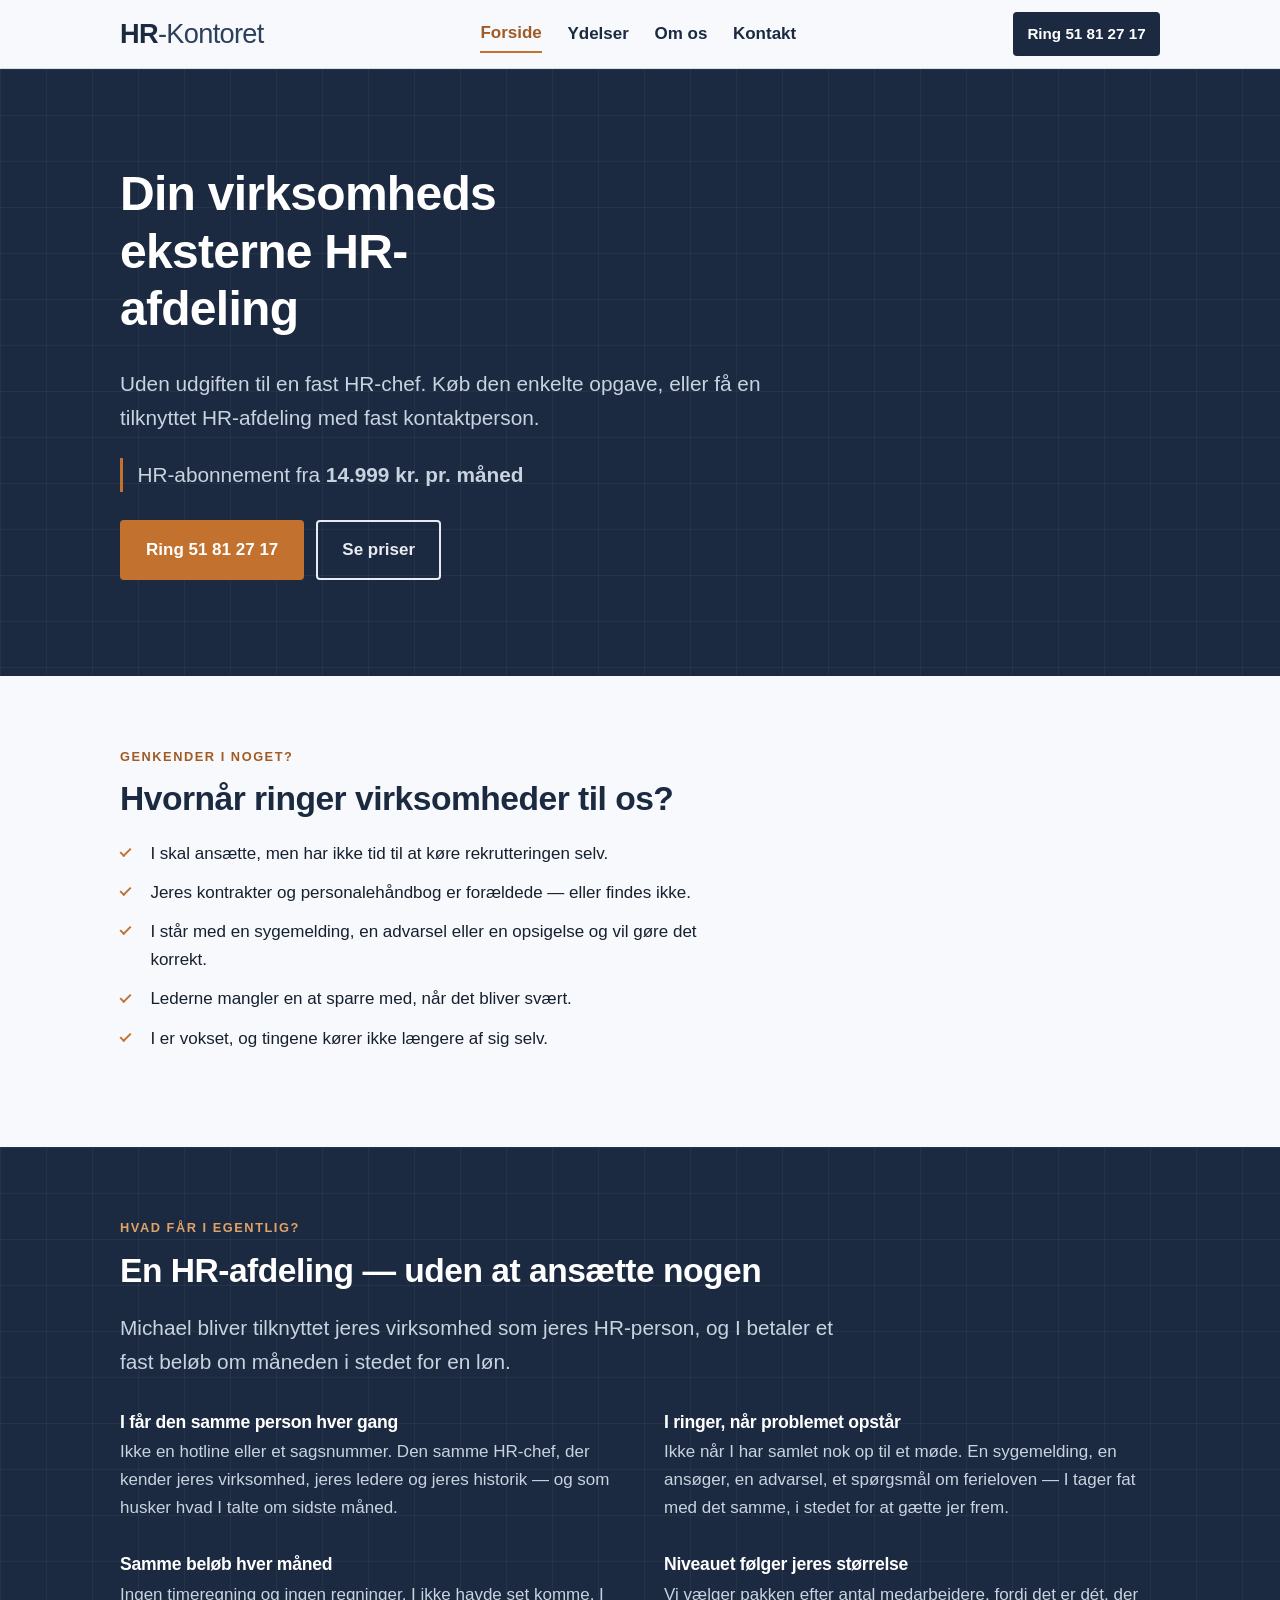
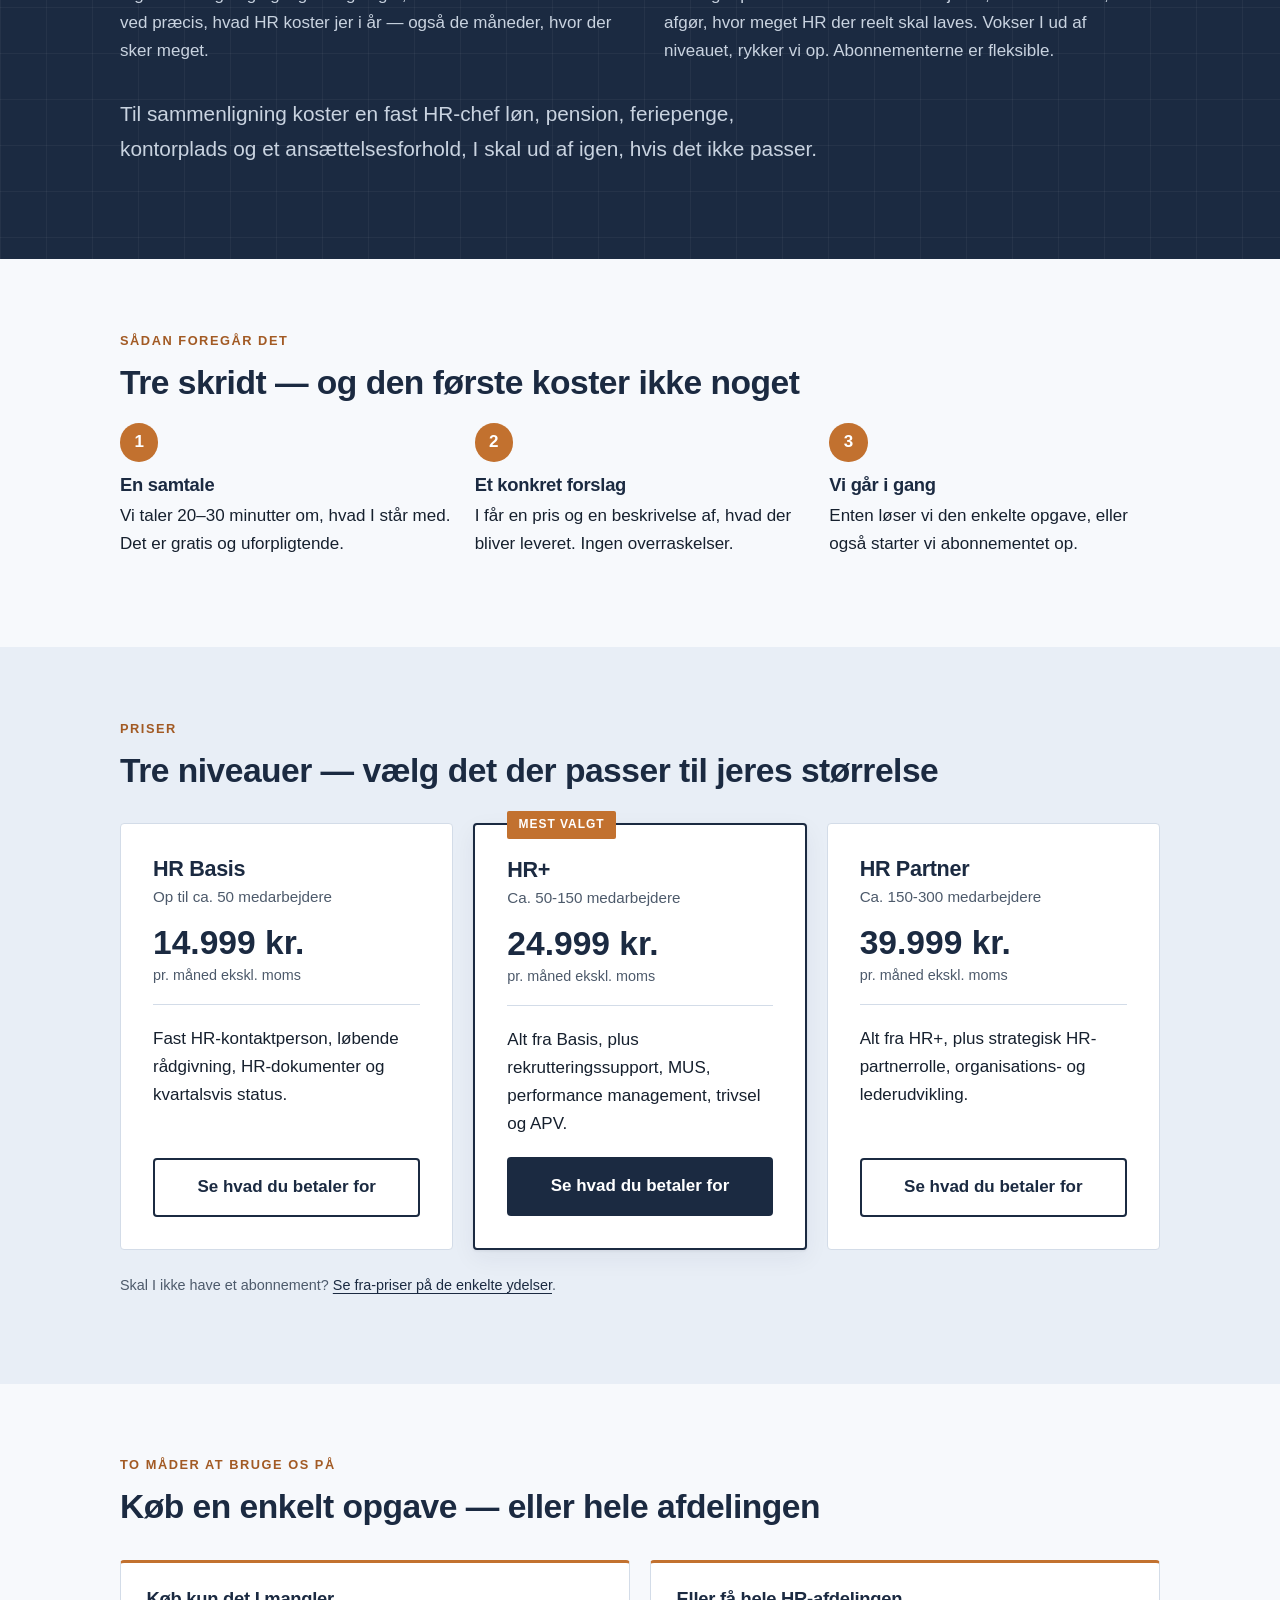
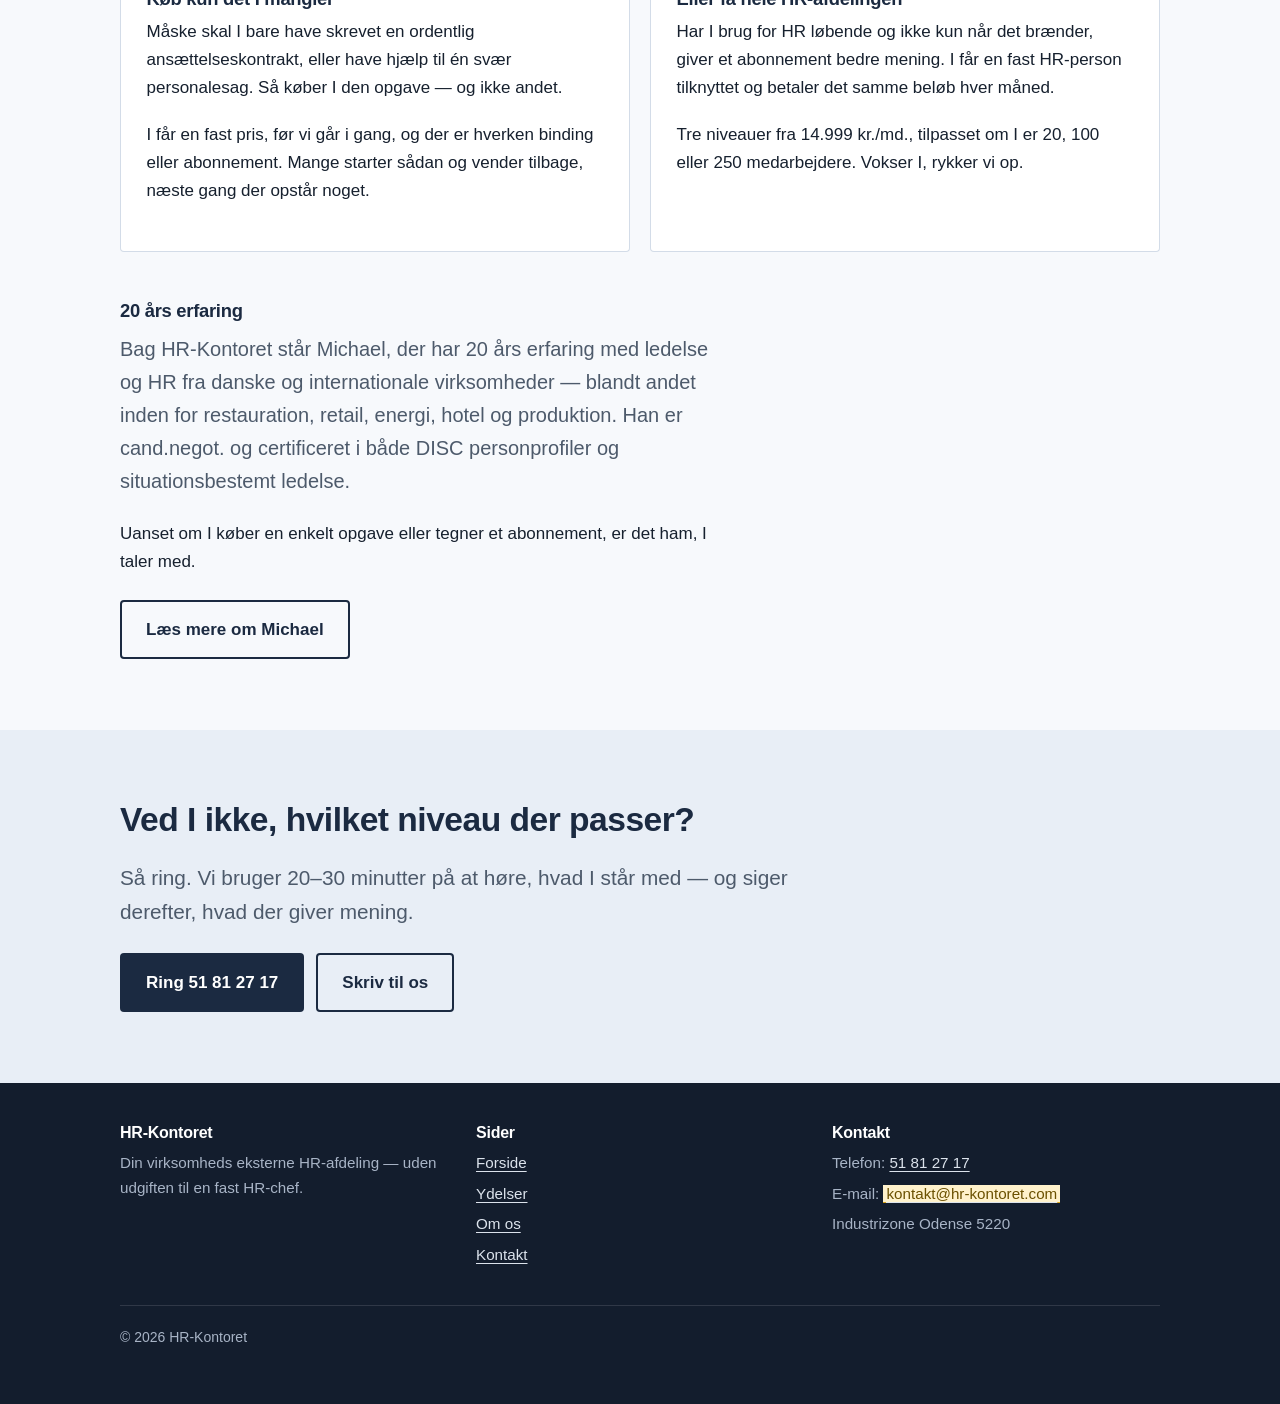
==== index.html @ 154acd5b "Done" ====
<!DOCTYPE html>
<html lang="da">
<head>
<meta charset="utf-8">
<meta name="viewport" content="width=device-width, initial-scale=1">
<title>HR-Kontoret — ekstern HR-afdeling til små og mellemstore virksomheder</title>
<meta name="description" content="Din virksomheds eksterne HR-afdeling — uden udgiften til en fast HR-chef. Køb enkelte HR-ydelser, eller vælg et abonnement fra 14.999 kr./md. Ring 51 81 27 17.">
<link rel="canonical" href="https://hr-kontoret.com/">
<meta name="robots" content="index, follow">
<meta name="theme-color" content="#1b2a41">
<meta name="color-scheme" content="light">

<meta property="og:type" content="website">
<meta property="og:locale" content="da_DK">
<meta property="og:site_name" content="HR-Kontoret">
<meta property="og:title" content="HR-Kontoret — ekstern HR-afdeling til små og mellemstore virksomheder">
<meta property="og:description" content="Din virksomheds eksterne HR-afdeling — uden udgiften til en fast HR-chef. Abonnement fra 14.999 kr./md.">
<meta property="og:url" content="https://hr-kontoret.com/">
<meta name="twitter:card" content="summary_large_image">
<meta property="og:image" content="https://hr-kontoret.com/assets/og-billede.png">
<meta property="og:image:width" content="1200">
<meta property="og:image:height" content="630">
<meta property="og:image:alt" content="HR-Kontoret — din virksomheds eksterne HR-afdeling. Abonnement fra 14.999 kr./md.">

<link rel="icon" href="assets/favicon.svg" type="image/svg+xml">
<link rel="stylesheet" href="assets/style.css">

<script type="application/ld+json">
{
  "@context": "https://schema.org",
  "@type": "ProfessionalService",
  "name": "HR-Kontoret",
  "description": "Ekstern HR-afdeling og HR-konsulentydelser til små og mellemstore virksomheder i Danmark.",
  "slogan": "Din virksomheds eksterne HR-afdeling — uden udgiften til en fast HR-chef.",
  "url": "https://hr-kontoret.com/",
  "telephone": "+4551812717",
  "address": {
    "@type": "PostalAddress",
    "streetAddress": "Industrizone",
    "postalCode": "5220",
    "addressLocality": "Odense",
    "addressCountry": "DK"
  },
  "areaServed": { "@type": "Country", "name": "Danmark" },
  "knowsLanguage": "da",
  "founder": { "@type": "Person", "name": "Michael", "jobTitle": "HR-chef" },
  "openingHoursSpecification": [
    { "@type": "OpeningHoursSpecification", "dayOfWeek": ["Monday","Tuesday","Wednesday","Thursday","Friday"], "opens": "09:00", "closes": "17:00" },
    { "@type": "OpeningHoursSpecification", "dayOfWeek": "Saturday", "opens": "09:00", "closes": "14:00" }
  ],
  "serviceType": [
    "Rekruttering",
    "Ansættelseskontrakter",
    "Personalehåndbog",
    "HR-rådgivning",
    "Leder- og medarbejdersparring",
    "Performance management",
    "Trivsel og APV",
    "HR-strategi og organisationsudvikling",
    "Personalesager og opsigelser"
  ],
  "offers": {
    "@type": "Offer",
    "name": "HR-abonnement",
    "description": "Fast tilknyttet HR-chef som ekstern HR-afdeling.",
    "priceCurrency": "DKK",
    "priceSpecification": {
      "@type": "UnitPriceSpecification",
      "price": "14999",
      "priceCurrency": "DKK",
      "unitCode": "MON",
      "valueAddedTaxIncluded": false
    }
  }
}
</script>
</head>
<body>

<a class="skip" href="#main">Spring til indhold</a>

<header class="site-header">
  <div class="wrap">
    <a class="logo" href="index.html"><strong>HR</strong><span>-Kontoret</span></a>
    <input type="checkbox" id="nav-toggle" class="nav-toggle">
    <label class="nav-btn" for="nav-toggle">Menu</label>
    <nav class="site-nav" aria-label="Hovedmenu">
      <ul>
        <li><a href="index.html" aria-current="page">Forside</a></li>
        <li><a href="ydelser.html">Ydelser</a></li>
        <li><a href="om.html">Om os</a></li>
        <li><a href="kontakt.html">Kontakt</a></li>
      </ul>
    </nav>
    <a class="header-cta" href="tel:+4551812717">Ring<span class="hide-sm">&nbsp;51 81 27 17</span></a>
  </div>
</header>

<main id="main">

  <section class="hero">
    <div class="wrap">
      <h1>Din virksomheds eksterne HR-afdeling</h1>
      <p>Uden udgiften til en fast HR-chef. Køb den enkelte opgave, eller få en tilknyttet HR-afdeling med fast kontaktperson.</p>
      <p class="hero-price">HR-abonnement fra <strong>14.999 kr. pr. måned</strong></p>
      <div class="btns">
        <a class="btn btn--primary" href="tel:+4551812717">Ring 51 81 27 17</a>
        <a class="btn btn--outline" href="ydelser.html">Se priser</a>
      </div>
    </div>
  </section>

  <section class="section">
    <div class="wrap">
      <span class="eyebrow">Genkender I noget?</span>
      <h2>Hvornår ringer virksomheder til os?</h2>
      <ul class="check">
        <li>I skal ansætte, men har ikke tid til at køre rekrutteringen selv.</li>
        <li>Jeres kontrakter og personalehåndbog er forældede — eller findes ikke.</li>
        <li>I står med en sygemelding, en advarsel eller en opsigelse og vil gøre det korrekt.</li>
        <li>Lederne mangler en at sparre med, når det bliver svært.</li>
        <li>I er vokset, og tingene kører ikke længere af sig selv.</li>
      </ul>
    </div>
  </section>

  <section class="section section--navy">
    <div class="wrap">
      <span class="eyebrow">Hvad får I egentlig?</span>
      <h2>En HR-afdeling — uden at ansætte nogen</h2>
      <p class="lead">Michael bliver tilknyttet jeres virksomhed som jeres HR-person, og I betaler et fast beløb om måneden i stedet for en løn.</p>

      <div class="how">
        <div>
          <h3>I får den samme person hver gang</h3>
          <p>Ikke en hotline eller et sagsnummer. Den samme HR-chef, der kender jeres virksomhed, jeres ledere og jeres historik — og som husker hvad I talte om sidste måned.</p>
        </div>
        <div>
          <h3>I ringer, når problemet opstår</h3>
          <p>Ikke når I har samlet nok op til et møde. En sygemelding, en ansøger, en advarsel, et spørgsmål om ferieloven — I tager fat med det samme, i stedet for at gætte jer frem.</p>
        </div>
        <div>
          <h3>Samme beløb hver måned</h3>
          <p>Ingen timeregning og ingen regninger, I ikke havde set komme. I ved præcis, hvad HR koster jer i år — også de måneder, hvor der sker meget.</p>
        </div>
        <div>
          <h3>Niveauet følger jeres størrelse</h3>
          <p>Vi vælger pakken efter antal medarbejdere, fordi det er dét, der afgør, hvor meget HR der reelt skal laves. Vokser I ud af niveauet, rykker vi op. Abonnementerne er fleksible.</p>
        </div>
      </div>

      <p class="lead" style="margin-top:2rem">Til sammenligning koster en fast HR-chef løn, pension, feriepenge, kontorplads og et ansættelsesforhold, I skal ud af igen, hvis det ikke passer.</p>
    </div>
  </section>

  <section class="section">
    <div class="wrap">
      <span class="eyebrow">Sådan foregår det</span>
      <h2>Tre skridt — og den første koster ikke noget</h2>
      <ol class="steps">
        <li>
          <h3>En samtale</h3>
          <p>Vi taler 20–30 minutter om, hvad I står med. Det er gratis og uforpligtende.</p>
        </li>
        <li>
          <h3>Et konkret forslag</h3>
          <p>I får en pris og en beskrivelse af, hvad der bliver leveret. Ingen overraskelser.</p>
        </li>
        <li>
          <h3>Vi går i gang</h3>
          <p>Enten løser vi den enkelte opgave, eller også starter vi abonnementet op.</p>
        </li>
      </ol>
    </div>
  </section>

  <section class="section section--alt">
    <div class="wrap">
      <span class="eyebrow">Priser</span>
      <h2>Tre niveauer — vælg det der passer til jeres størrelse</h2>

      <div class="plans" style="margin-top:2rem">
        <article class="plan">
          <h3>HR Basis</h3>
          <p class="plan-for">Op til ca. 50 medarbejdere</p>
          <p class="price">14.999 kr.<small>pr. måned ekskl. moms</small></p>
          <p>Fast HR-kontaktperson, løbende rådgivning, HR-dokumenter og kvartalsvis status.</p>
          <a class="btn btn--outline-dark" href="ydelser.html#abonnement">Se hvad du betaler for</a>
        </article>

        <article class="plan plan--featured">
          <h3>HR+</h3>
          <p class="plan-for">Ca. 50-150 medarbejdere</p>
          <p class="price">24.999 kr.<small>pr. måned ekskl. moms</small></p>
          <p>Alt fra Basis, plus rekrutteringssupport, MUS, performance management, trivsel og APV.</p>
          <a class="btn btn--dark" href="ydelser.html#abonnement">Se hvad du betaler for</a>
        </article>

        <article class="plan">
          <h3>HR Partner</h3>
          <p class="plan-for">Ca. 150-300 medarbejdere</p>
          <p class="price">39.999 kr.<small>pr. måned ekskl. moms</small></p>
          <p>Alt fra HR+, plus strategisk HR-partnerrolle, organisations- og lederudvikling.</p>
          <a class="btn btn--outline-dark" href="ydelser.html#abonnement">Se hvad du betaler for</a>
        </article>
      </div>

      <p class="moms" style="margin-top:1.5rem">Skal I ikke have et abonnement? <a href="ydelser.html#enkeltydelser">Se fra-priser på de enkelte ydelser</a>.</p>
    </div>
  </section>

  <section class="section">
    <div class="wrap">
      <span class="eyebrow">To måder at bruge os på</span>
      <h2>Køb en enkelt opgave — eller hele afdelingen</h2>

      <div class="grid grid--2" style="margin-top:2rem">
        <article class="card card--service">
          <h3>Køb kun det I mangler</h3>
          <p>Måske skal I bare have skrevet en ordentlig ansættelseskontrakt, eller have hjælp til én svær personalesag. Så køber I den opgave — og ikke andet.</p>
          <p>I får en fast pris, før vi går i gang, og der er hverken binding eller abonnement. Mange starter sådan og vender tilbage, næste gang der opstår noget.</p>
        </article>
        <article class="card card--service">
          <h3>Eller få hele HR-afdelingen</h3>
          <p>Har I brug for HR løbende og ikke kun når det brænder, giver et abonnement bedre mening. I får en fast HR-person tilknyttet og betaler det samme beløb hver måned.</p>
          <p>Tre niveauer fra 14.999 kr./md., tilpasset om I er 20, 100 eller 250 medarbejdere. Vokser I, rykker vi op.</p>
        </article>
      </div>

      <div class="prose" style="margin-top:3rem">
        <h3>20 års erfaring</h3>
        <p>Bag HR-Kontoret står Michael, der har 20 års erfaring med ledelse og HR fra danske og internationale virksomheder — blandt andet inden for restauration, retail, energi, hotel og produktion. Han er cand.negot. og certificeret i både DISC personprofiler og situationsbestemt ledelse.</p>
        <p>Uanset om I køber en enkelt opgave eller tegner et abonnement, er det ham, I taler med.</p>
        <div class="btns" style="margin-top:1.5rem">
          <a class="btn btn--outline-dark" href="om.html">Læs mere om Michael</a>
        </div>
      </div>
    </div>
  </section>

  <section class="section section--alt">
    <div class="wrap">
      <h2>Ved I ikke, hvilket niveau der passer?</h2>
      <p class="lead">Så ring. Vi bruger 20–30 minutter på at høre, hvad I står med — og siger derefter, hvad der giver mening.</p>
      <div class="btns" style="margin-top:1.5rem">
        <a class="btn btn--dark" href="tel:+4551812717">Ring 51 81 27 17</a>
        <a class="btn btn--outline-dark" href="kontakt.html">Skriv til os</a>
      </div>
    </div>
  </section>

</main>

<footer class="site-footer">
  <div class="wrap">
    <div class="grid grid--3">
      <div>
        <h3>HR-Kontoret</h3>
        <p>Din virksomheds eksterne HR-afdeling — uden udgiften til en fast HR-chef.</p>
      </div>
      <div>
        <h3>Sider</h3>
        <ul>
          <li><a href="index.html">Forside</a></li>
          <li><a href="ydelser.html">Ydelser</a></li>
          <li><a href="om.html">Om os</a></li>
          <li><a href="kontakt.html">Kontakt</a></li>
        </ul>
      </div>
      <div>
        <h3>Kontakt</h3>
        <ul>
          <li>Telefon: <a href="tel:+4551812717">51 81 27 17</a></li>
          <li>E-mail: <a href="mailto:kontakt@hr-kontoret.com"><span class="ph">kontakt@hr-kontoret.com</span></a></li>
          <li>Industrizone Odense 5220</li>
        </ul>
      </div>
    </div>
    <p class="footer-bottom">© 2026 HR-Kontoret</p>
  </div>
</footer>

</body>
</html>
---- assets/style.css ----
/* HR-Kontoret — stylesheet
   Mobile-first. Ingen webfonts, ingen frameworks, ingen JavaScript.
   Ét stylesheet, nul eksterne requests. */

/* Kølige neutrale flader + marineblå + varm okker.
   Beige og okker lå for tæt på hinanden og gjorde siden mudret —
   mod køligt grå-blåt springer okkeren frem i stedet. */
:root {
  --navy: #1b2a41;
  --navy-dark: #131d2d;
  --navy-soft: #2c3f5c;
  --ochre: #c2712f;
  --ochre-dark: #a25a24;
  --bg: #f7f9fc;
  --bg-alt: #e8eef6;
  --ink: #16202e;
  --ink-soft: #4d5a6b;
  --line: #d3dce8;
  --white: #fff;

  --wrap: 1080px;
  --radius: 4px;
  --shadow: 0 1px 3px rgba(27, 42, 65, .08), 0 8px 24px rgba(27, 42, 65, .06);

  --font: -apple-system, BlinkMacSystemFont, "Segoe UI", Roboto, "Helvetica Neue", Arial, sans-serif;
}

*, *::before, *::after { box-sizing: border-box; }

html { scroll-behavior: smooth; -webkit-text-size-adjust: 100%; }

/* ---------- Overgange ----------
   Bløde skift mellem sider og sektioner. Alt er ren CSS og degraderer
   pænt i browsere der ikke understøtter det. */

/* Sideskift: krydstoning i stedet for et hårdt hop */
@view-transition { navigation: auto; }

::view-transition-old(root) { animation: fade-out .18s ease both; }
::view-transition-new(root) { animation: fade-in .28s ease both; }

@keyframes fade-out { to { opacity: 0; } }
@keyframes fade-in { from { opacity: 0; } }

/* Sektioner glider blidt på plads, når de ruller i syne.
   Bevidst KUN transform — aldrig opacity. Så kan indhold aldrig
   ende usynligt i print, i browsere uden understøttelse eller
   hvis animationen af en eller anden grund ikke kører. */
@keyframes rise-in {
  from { transform: translateY(26px); }
  to   { transform: none; }
}

@supports (animation-timeline: view()) {
  @media (prefers-reduced-motion: no-preference) {
    .section > .wrap {
      animation: rise-in linear both;
      animation-timeline: view();
      animation-range: entry 10% cover 25%;
    }
  }
}

@media (prefers-reduced-motion: reduce) {
  html { scroll-behavior: auto; }
  *, ::view-transition-old(root), ::view-transition-new(root) {
    animation: none !important;
    transition: none !important;
  }
}

body {
  margin: 0;
  font-family: var(--font);
  font-size: 1.0625rem;
  line-height: 1.65;
  color: var(--ink);
  background: var(--bg);
  -webkit-font-smoothing: antialiased;
}

img { max-width: 100%; height: auto; display: block; }

a { color: var(--navy); text-underline-offset: 3px; transition: color .15s ease; }
a:hover { color: var(--ochre-dark); }

:focus-visible {
  outline: 3px solid var(--ochre);
  outline-offset: 2px;
}

h1, h2, h3 {
  line-height: 1.2;
  color: var(--navy);
  margin: 0 0 .6em;
  letter-spacing: -.015em;
}

h1 { font-size: clamp(1.9rem, 5.2vw, 3rem); }
h2 { font-size: clamp(1.45rem, 3.4vw, 2.1rem); }
h3 { font-size: 1.15rem; }

p { margin: 0 0 1.1em; }

.wrap {
  width: 100%;
  max-width: var(--wrap);
  margin-inline: auto;
  padding-inline: 1.25rem;
}

.section { padding-block: clamp(2.75rem, 5.5vw, 4.5rem); }
.section--alt { background: var(--bg-alt); }

/* Mørkeblå sektioner bærer samme rudenet som hero — struktur og orden,
   hvilket er præcis det HR-Kontoret sælger. Ren CSS, ingen billedfil. */
.section--navy {
  background: var(--navy);
  color: #e8ecf2;
  position: relative;
  overflow: hidden;
}
.section--navy::before {
  content: "";
  position: absolute;
  inset: 0;
  background-image:
    linear-gradient(rgba(255,255,255,.045) 1px, transparent 1px),
    linear-gradient(90deg, rgba(255,255,255,.045) 1px, transparent 1px);
  background-size: 46px 46px;
  pointer-events: none;
}
.section--navy > .wrap { position: relative; }
.section--navy h2, .section--navy h3 { color: var(--white); }
.section--navy a { color: #fff; }

.lead {
  font-size: clamp(1.1rem, 2.2vw, 1.3rem);
  color: var(--ink-soft);
  max-width: 62ch;
}
.section--navy .lead { color: #c9d3e0; }

.eyebrow {
  display: block;
  font-size: .8rem;
  font-weight: 700;
  letter-spacing: .12em;
  text-transform: uppercase;
  color: var(--ochre-dark);
  margin-bottom: .75rem;
}
.section--navy .eyebrow { color: #e0a367; }

/* ---------- Skip link ---------- */

.skip {
  position: absolute;
  left: -9999px;
  top: 0;
  background: var(--navy);
  color: #fff;
  padding: .75rem 1rem;
  z-index: 100;
}
.skip:focus { left: 0; }

/* ---------- Header ---------- */

.site-header {
  background: var(--bg);
  border-bottom: 1px solid var(--line);
  position: sticky;
  top: 0;
  z-index: 50;
}

.site-header .wrap {
  display: flex;
  align-items: center;
  justify-content: space-between;
  flex-wrap: wrap;
  gap: .5rem;
  min-height: 68px;
}

.logo {
  font-size: clamp(1.2rem, 4.4vw, 1.7rem);
  font-weight: 800;
  letter-spacing: -.025em;
  color: var(--navy);
  text-decoration: none;
  white-space: nowrap;
  /* Mindst 44 px klikflade, også på telefon */
  display: inline-flex;
  align-items: center;
  min-height: 44px;
}
.logo span { font-weight: 400; color: var(--navy-soft); }

.nav-toggle { position: absolute; width: 1px; height: 1px; opacity: 0; pointer-events: none; }

.nav-btn {
  display: flex;
  align-items: center;
  gap: .5rem;
  font-size: .95rem;
  font-weight: 600;
  color: var(--navy);
  border: 1px solid var(--line);
  border-radius: var(--radius);
  padding: .5rem .8rem;
  cursor: pointer;
  background: var(--white);
}

.nav-btn::before {
  content: "";
  flex: none;
  width: 18px; height: 2px;
  background: currentColor;
  box-shadow: 0 5px 0 currentColor, 0 -5px 0 currentColor;
}

/* På de smalleste telefoner viger ordet "Menu" for ikonet,
   så logoet har plads. Skærmlæsere læser stadig teksten. */
@media (max-width: 419px) {
  .nav-btn { font-size: 0; gap: 0; padding: .6rem .7rem; }
}

.site-nav {
  display: none;
  width: 100%;
  padding-bottom: 1rem;
}

.nav-toggle:checked ~ .site-nav { display: block; }
.nav-toggle:focus-visible ~ .nav-btn { outline: 3px solid var(--ochre); outline-offset: 2px; }

.site-nav ul {
  list-style: none;
  margin: 0;
  padding: 0;
  display: flex;
  flex-direction: column;
  gap: .15rem;
}

.site-nav a {
  display: block;
  padding: .6rem .25rem;
  text-decoration: none;
  font-weight: 600;
  color: var(--navy);
  border-bottom: 1px solid var(--line);
}
.site-nav a[aria-current="page"] { color: var(--ochre-dark); }

/* Ring-knap er synlig på ALLE skærme — telefonen er den primære konvertering */
.header-cta {
  display: inline-flex;
  align-items: center;
  background: var(--navy);
  color: #fff;
  padding: .55rem .9rem;
  border-radius: var(--radius);
  text-decoration: none;
  font-weight: 700;
  font-size: .95rem;
  min-height: 44px;
  margin-left: auto;
  margin-right: .5rem;
  order: 2;
}
.header-cta:hover { background: var(--ochre-dark); color: #fff; }

.hide-sm { display: none; }

@media (min-width: 800px) {
  .nav-btn { display: none; }
  .site-nav { display: block; width: auto; padding: 0; }
  .site-nav ul { flex-direction: row; gap: 1.6rem; align-items: center; }
  .site-nav a { border: 0; padding: .25rem 0; }
  .site-nav a:hover { color: var(--ochre-dark); }
  .site-nav a[aria-current="page"] { border-bottom: 2px solid var(--ochre); }
  .header-cta { order: 0; margin-left: 0; margin-right: 0; }
  .hide-sm { display: inline; }
}

/* ---------- Hero ---------- */

.hero {
  background: var(--navy);
  color: #e8ecf2;
  padding-block: clamp(3rem, 8vw, 6rem);
  position: relative;
  overflow: hidden;
}

/* Rudenet-tekstur: signalerer struktur og orden. Ren CSS = ingen ekstra requests. */
.hero::before {
  content: "";
  position: absolute;
  inset: 0;
  background-image:
    linear-gradient(rgba(255,255,255,.045) 1px, transparent 1px),
    linear-gradient(90deg, rgba(255,255,255,.045) 1px, transparent 1px);
  background-size: 46px 46px;
  pointer-events: none;
}

.hero .wrap { position: relative; }

.hero h1 { color: var(--white); max-width: 17ch; }
.hero p { color: #c9d3e0; max-width: 56ch; font-size: clamp(1.1rem, 2.2vw, 1.3rem); }

.hero-price {
  display: inline-block;
  border-left: 3px solid var(--ochre);
  padding-left: .9rem;
  margin: 0 0 1.75rem;
  color: #e8ecf2;
  font-size: 1rem;
}

/* ---------- Knapper ---------- */

.btns { display: flex; flex-wrap: wrap; gap: .75rem; }

.btn {
  display: inline-flex;
  align-items: center;
  justify-content: center;
  gap: .5rem;
  padding: .85rem 1.5rem;
  border-radius: var(--radius);
  font-weight: 700;
  font-size: 1.0625rem;
  text-decoration: none;
  border: 2px solid transparent;
  min-height: 48px;
  transition: background .15s ease, color .15s ease;
}

.btn--primary { background: var(--ochre); color: #fff; }
.btn--primary:hover { background: var(--ochre-dark); color: #fff; }

/* --outline bruges på mørk baggrund, --outline-dark på lys */
.btn--outline { border-color: currentColor; color: inherit; background: transparent; }
.btn--outline:hover { background: rgba(255,255,255,.12); color: inherit; }

.btn--outline-dark { border-color: var(--navy); color: var(--navy); background: transparent; }
.btn--outline-dark:hover { background: var(--navy); color: #fff; }

.btn--dark { background: var(--navy); color: #fff; }
.btn--dark:hover { background: var(--navy-dark); color: #fff; }

/* ---------- Grid & kort ---------- */

.grid { display: grid; gap: 1.25rem; }
.grid--3 { grid-template-columns: 1fr; }
.grid--2 { grid-template-columns: 1fr; }

@media (min-width: 700px) {
  .grid--2 { grid-template-columns: repeat(2, 1fr); }
  .grid--3 { grid-template-columns: repeat(2, 1fr); }
}
@media (min-width: 980px) {
  .grid--3 { grid-template-columns: repeat(3, 1fr); }
}

.card {
  background: var(--white);
  border: 1px solid var(--line);
  border-radius: var(--radius);
  padding: 1.6rem;
  transition: transform .2s ease, box-shadow .2s ease, border-color .2s ease;
}
.card h3 { margin-bottom: .5rem; }
.card p:last-child { margin-bottom: 0; }

/* Kortene i en række er lige høje, og prisblokken skubbes ned i bunden
   med margin-top:auto — så flugter alle priser vandret, uanset hvor lang
   beskrivelsen er. */
.card--service {
  border-top: 3px solid var(--ochre);
  display: flex;
  flex-direction: column;
  height: 100%;
}

@media (hover: hover) {
  .card--service:hover { transform: translateY(-3px); box-shadow: var(--shadow); }
}

/* ---------- Trin ---------- */

.steps { list-style: none; margin: 0; padding: 0; display: grid; gap: 1.5rem; counter-reset: step; }
@media (min-width: 800px) { .steps { grid-template-columns: repeat(3, 1fr); } }

.steps li { counter-increment: step; padding-top: 3.2rem; position: relative; }
.steps li::before {
  content: counter(step);
  position: absolute;
  top: 0; left: 0;
  width: 2.4rem; height: 2.4rem;
  display: grid; place-items: center;
  background: var(--ochre);
  color: #fff;
  font-weight: 800;
  border-radius: 50%;
}
.steps h3 { margin-bottom: .35rem; }

/* ---------- Tjekliste ---------- */

.check { list-style: none; margin: 0 0 1.5rem; padding: 0; }
.check li {
  position: relative;
  padding-left: 1.9rem;
  margin-bottom: .7rem;
  max-width: 62ch;
}
.check li::before {
  content: "";
  position: absolute;
  left: 0; top: .48em;
  width: .7rem; height: .38rem;
  border-left: 2.5px solid var(--ochre);
  border-bottom: 2.5px solid var(--ochre);
  transform: rotate(-45deg);
}

/* ---------- Abonnementspakker ---------- */

.plans {
  display: grid;
  gap: 1.25rem;
  grid-template-columns: 1fr;
  align-items: start;
}
@media (min-width: 980px) { .plans { grid-template-columns: repeat(3, 1fr); } }

.plan {
  background: var(--white);
  border: 1px solid var(--line);
  border-radius: var(--radius);
  padding: clamp(1.5rem, 3.5vw, 2rem);
  display: flex;
  flex-direction: column;
  height: 100%;
  transition: transform .2s ease, box-shadow .2s ease, border-color .2s ease;
}

@media (hover: hover) {
  .plan:hover {
    transform: translateY(-4px);
    box-shadow: 0 2px 6px rgba(27,42,65,.1), 0 14px 34px rgba(27,42,65,.12);
    border-color: var(--ochre);
  }
  .plan--featured:hover { border-color: var(--ochre); }
}

.plan--featured {
  border: 2px solid var(--navy);
  box-shadow: var(--shadow);
  position: relative;
}
.plan--featured::before {
  content: "Mest valgt";
  position: absolute;
  top: -.85rem; left: clamp(1.5rem, 3.5vw, 2rem);
  background: var(--ochre);
  color: #fff;
  font-size: .75rem;
  font-weight: 800;
  letter-spacing: .08em;
  text-transform: uppercase;
  padding: .25rem .7rem;
  border-radius: 2px;
}

.plan h3 { font-size: 1.35rem; margin-bottom: .15rem; }

.plan .plan-for {
  font-size: .95rem;
  color: var(--ink-soft);
  margin-bottom: 1rem;
}

.plan .price {
  font-size: clamp(1.7rem, 4vw, 2.1rem);
  font-weight: 800;
  color: var(--navy);
  line-height: 1.1;
  margin-bottom: 1.25rem;
  padding-bottom: 1.25rem;
  border-bottom: 1px solid var(--line);
}
.plan .price small { display: block; font-size: .9rem; font-weight: 400; color: var(--ink-soft); margin-top: .35rem; }

.plan .inherits {
  font-size: .95rem;
  font-weight: 700;
  color: var(--ochre-dark);
  margin-bottom: .75rem;
}

.plan .check { margin-bottom: 1.5rem; }
.plan .check li { font-size: .98rem; margin-bottom: .5rem; }

.plan .btn { margin-top: auto; width: 100%; }

/* ---------- Prisliste for enkeltydelser ---------- */

.card--service .pris {
  display: block;
  margin-top: auto;
  padding-top: .85rem;
  border-top: 1px solid var(--line);
  font-weight: 700;
  font-size: 1.1rem;
  color: var(--navy);
}
/* Luft mellem beskrivelse og prislinje, også når kortet er lavt */
.card--service p:last-of-type { margin-bottom: 1.25rem; }

.card--service .pris-note {
  display: block;
  margin-top: .25rem;
  font-size: .78rem;
  line-height: 1.45;
  color: #6b7787;
  /* Plads til to linjer, så prislinjerne flugter selv når noten er kort */
  min-height: calc(2 * 1.45em);
}

.moms { font-size: .9rem; color: var(--ink-soft); }

/* ---------- Sådan fungerer abonnementet ---------- */

.how {
  display: grid;
  gap: 1.75rem;
  margin-top: 2rem;
}
@media (min-width: 800px) { .how { grid-template-columns: repeat(2, 1fr); gap: 2rem 3rem; } }

.how > div { max-width: 56ch; }
.how h3 { font-size: 1.1rem; margin-bottom: .35rem; }
.how p { margin-bottom: 0; }
.section--navy .how h3 { color: #fff; }
.section--navy .how p { color: #c9d3e0; }

/* ---------- Om-siden: løbende tekst ---------- */

.prose { max-width: 64ch; }
.prose p { font-size: 1.0625rem; }
.prose p:first-of-type {
  font-size: clamp(1.1rem, 2.2vw, 1.25rem);
  color: var(--ink-soft);
}

/* ---------- Kontakt ----------
   To spalter: oplysninger til venstre, formular til højre. */

.contact-split {
  display: grid;
  gap: 2.5rem;
  grid-template-columns: 1fr;
  align-items: start;
}
@media (min-width: 900px) {
  .contact-split { grid-template-columns: minmax(0, 5fr) minmax(0, 7fr); gap: 3.5rem; }
}

.info-block + .info-block { margin-top: 2rem; }
.info-block h3 {
  font-size: .8rem;
  letter-spacing: .11em;
  text-transform: uppercase;
  color: var(--ink-soft);
  margin-bottom: .5rem;
}
.info-block .value {
  font-size: 1.15rem;
  font-weight: 700;
  color: var(--navy);
  text-decoration: none;
  display: block;
  overflow-wrap: anywhere;
}
/* Links skal være til at ramme med en tommelfinger */
a.value { display: flex; align-items: center; min-height: 44px; }
a.value:hover { color: var(--ochre-dark); }
.info-block .value--tel { font-size: clamp(1.6rem, 4vw, 2.1rem); letter-spacing: -.02em; }
.info-block p { margin: .35rem 0 0; color: var(--ink-soft); font-size: .95rem; }

.call-out { text-align: center; max-width: 46rem; margin-inline: auto; }

.call-out .tel {
  display: inline-flex;
  align-items: center;
  min-height: 48px;
  font-size: clamp(2.3rem, 8vw, 4rem);
  font-weight: 800;
  letter-spacing: -.035em;
  line-height: 1.1;
  color: var(--navy);
  text-decoration: none;
  margin: .25rem 0 1.5rem;
}
.call-out .tel:hover { color: var(--ochre-dark); }

.call-out .btns { justify-content: center; }

/* Åbningstider */
.hours { list-style: none; margin: 0; padding: 0; max-width: 26rem; }
.hours li {
  display: flex;
  justify-content: space-between;
  gap: 1rem;
  padding: .55rem 0;
  border-bottom: 1px solid var(--line);
}
.hours li:last-child { border-bottom: 0; }
.hours span:last-child { font-weight: 700; color: var(--navy); white-space: nowrap; }

.section--navy .hours li { border-bottom-color: rgba(255,255,255,.16); }
.section--navy .hours span:last-child { color: #fff; }
.section--navy .hours span:first-child { color: #c9d3e0; }

/* ---------- Kontaktformular ---------- */

.form-card {
  background: var(--white);
  border: 1px solid var(--line);
  border-top: 3px solid var(--ochre);
  border-radius: var(--radius);
  padding: clamp(1.5rem, 4vw, 2.5rem);
  box-shadow: var(--shadow);
}

.field { margin-bottom: 1.25rem; }

.field label {
  display: block;
  font-weight: 700;
  font-size: .95rem;
  color: var(--navy);
  margin-bottom: .4rem;
}
.field .valgfri { font-weight: 400; color: var(--ink-soft); }

.field input,
.field select,
.field textarea {
  width: 100%;
  font: inherit;
  color: var(--ink);
  background: var(--bg);
  border: 1px solid var(--line);
  border-radius: var(--radius);
  padding: .75rem .85rem;
  min-height: 48px;
  transition: border-color .15s ease, box-shadow .15s ease;
}

.field textarea { min-height: 130px; resize: vertical; }

.field select {
  appearance: none;
  background-image: url("data:image/svg+xml,%3Csvg xmlns='http://www.w3.org/2000/svg' viewBox='0 0 12 8'%3E%3Cpath d='M1 1l5 5 5-5' fill='none' stroke='%231b2a41' stroke-width='2'/%3E%3C/svg%3E");
  background-repeat: no-repeat;
  background-position: right .9rem center;
  background-size: 12px;
  padding-right: 2.5rem;
}

.field input:focus,
.field select:focus,
.field textarea:focus {
  border-color: var(--ochre);
  box-shadow: 0 0 0 3px rgba(201,123,60,.18);
  outline: none;
  background: var(--white);
}

.form-row { display: grid; gap: 0 1.25rem; grid-template-columns: 1fr; }
@media (min-width: 620px) { .form-row { grid-template-columns: 1fr 1fr; } }

.form-note { font-size: .9rem; color: var(--ink-soft); margin: 1rem 0 0; }

/* Honeypot mod spam-bots — skjult for mennesker */
.hp { position: absolute; left: -9999px; opacity: 0; height: 0; overflow: hidden; }

/* ---------- Placeholder-markering (fjernes når indhold er på plads) ---------- */

.ph {
  background: #fff2cc;
  border-bottom: 1px dashed #d4a017;
  padding: 0 .2em;
  color: #6b5000;
  font-style: normal;
}
.section--navy .ph, .hero .ph { background: rgba(255,220,120,.22); color: #ffe6ac; border-bottom-color: rgba(255,220,120,.5); }

/* ---------- Spørgsmål og svar ----------
   Bygget på <details>/<summary> — virker uden JavaScript. */

.faq { max-width: 46rem; }

.faq details {
  border-bottom: 1px solid var(--line);
}
.faq summary {
  cursor: pointer;
  list-style: none;
  padding: 1.15rem 2.5rem 1.15rem 0;
  font-weight: 700;
  font-size: 1.05rem;
  color: var(--navy);
  position: relative;
  min-height: 48px;
  display: flex;
  align-items: center;
}
.faq summary::-webkit-details-marker { display: none; }

.faq summary::after {
  content: "";
  position: absolute;
  right: .5rem;
  width: 11px; height: 11px;
  border-right: 2.5px solid var(--ochre);
  border-bottom: 2.5px solid var(--ochre);
  transform: rotate(45deg) translateY(-3px);
  transition: transform .2s ease;
}
.faq details[open] summary::after { transform: rotate(-135deg) translateY(-3px); }

.faq summary:hover { color: var(--ochre-dark); }

.faq details > p {
  margin: 0 0 1.25rem;
  color: var(--ink-soft);
  max-width: 62ch;
}

/* ---------- Footer ---------- */

.site-footer {
  background: var(--navy-dark);
  color: #a8b4c6;
  padding-block: 2.5rem;
  font-size: .95rem;
}
.site-footer a { color: #dce3ec; }
.site-footer .grid { gap: 1.75rem; }
.site-footer h3 { color: #fff; font-size: 1rem; margin-bottom: .5rem; }
.site-footer ul { list-style: none; margin: 0; padding: 0; }
.site-footer li { margin-bottom: .35rem; }
.footer-bottom {
  border-top: 1px solid rgba(255,255,255,.12);
  margin-top: 2rem;
  padding-top: 1.25rem;
  font-size: .875rem;
}
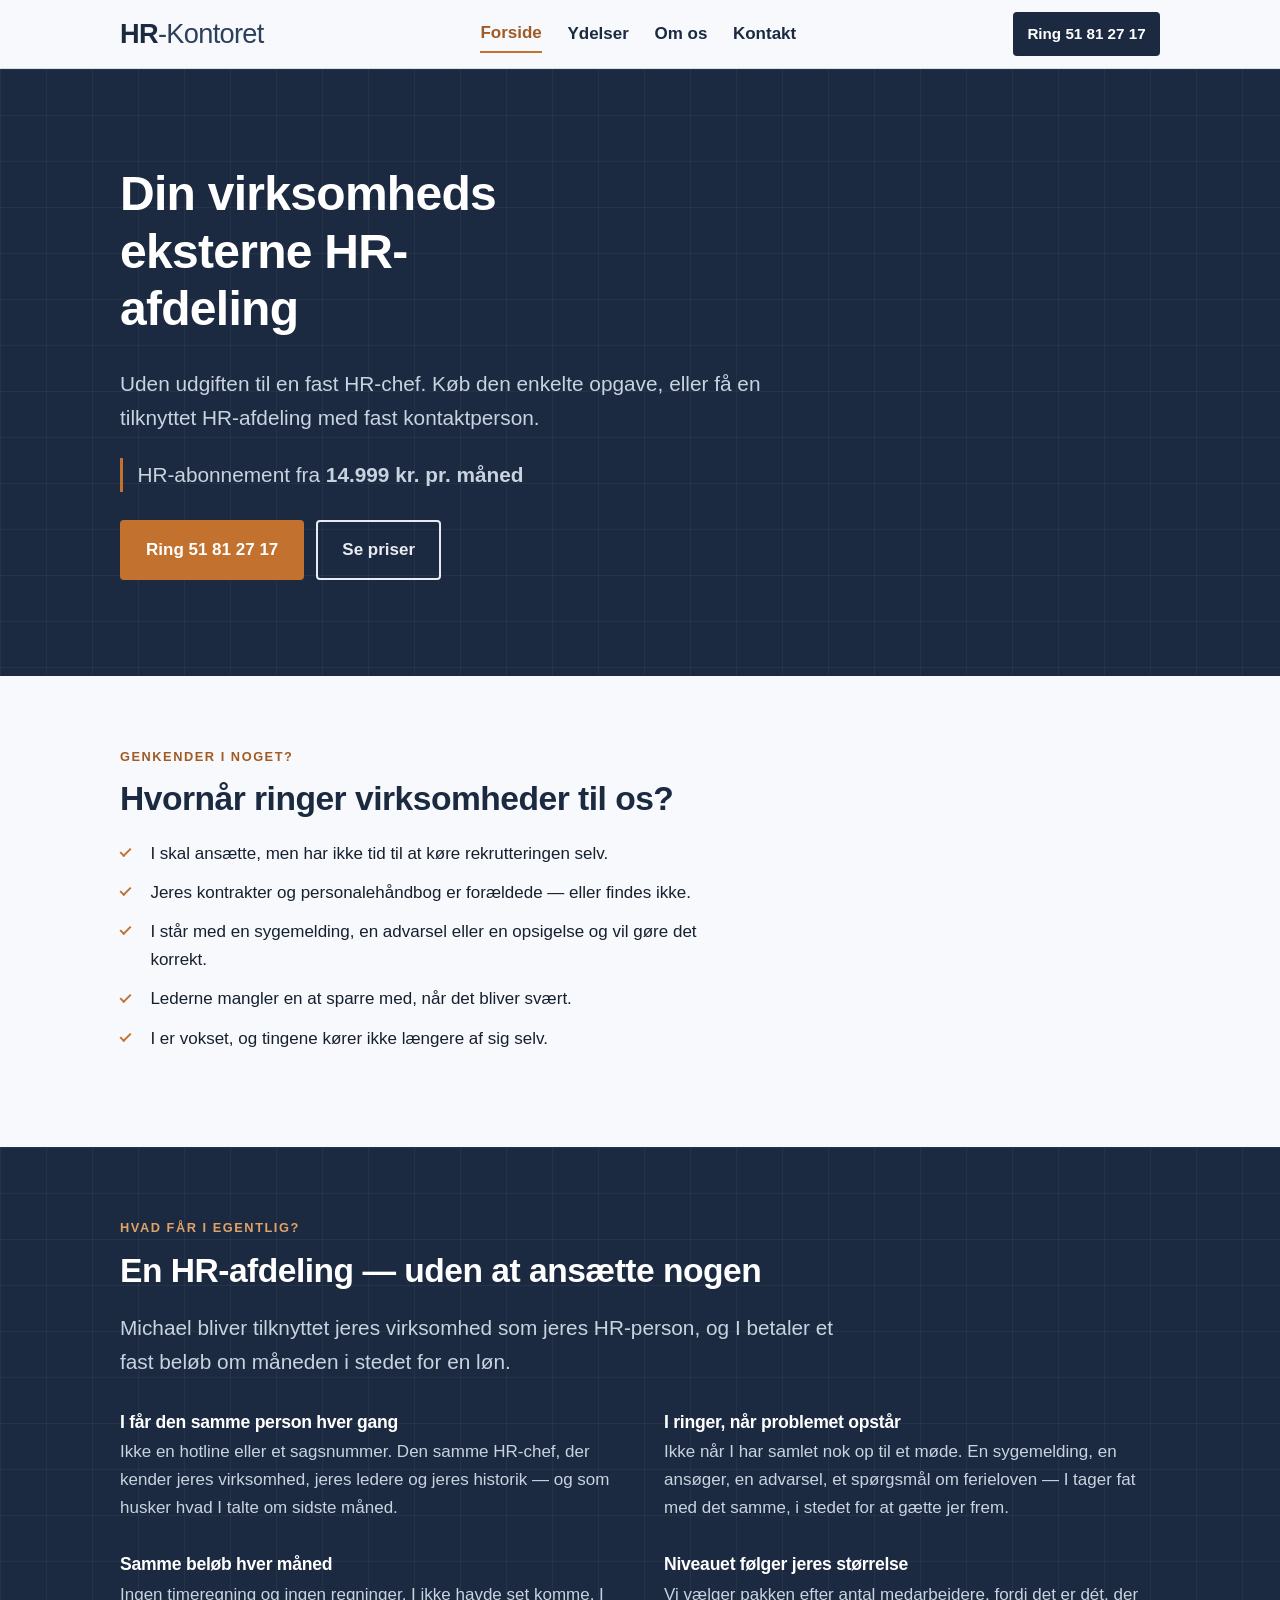
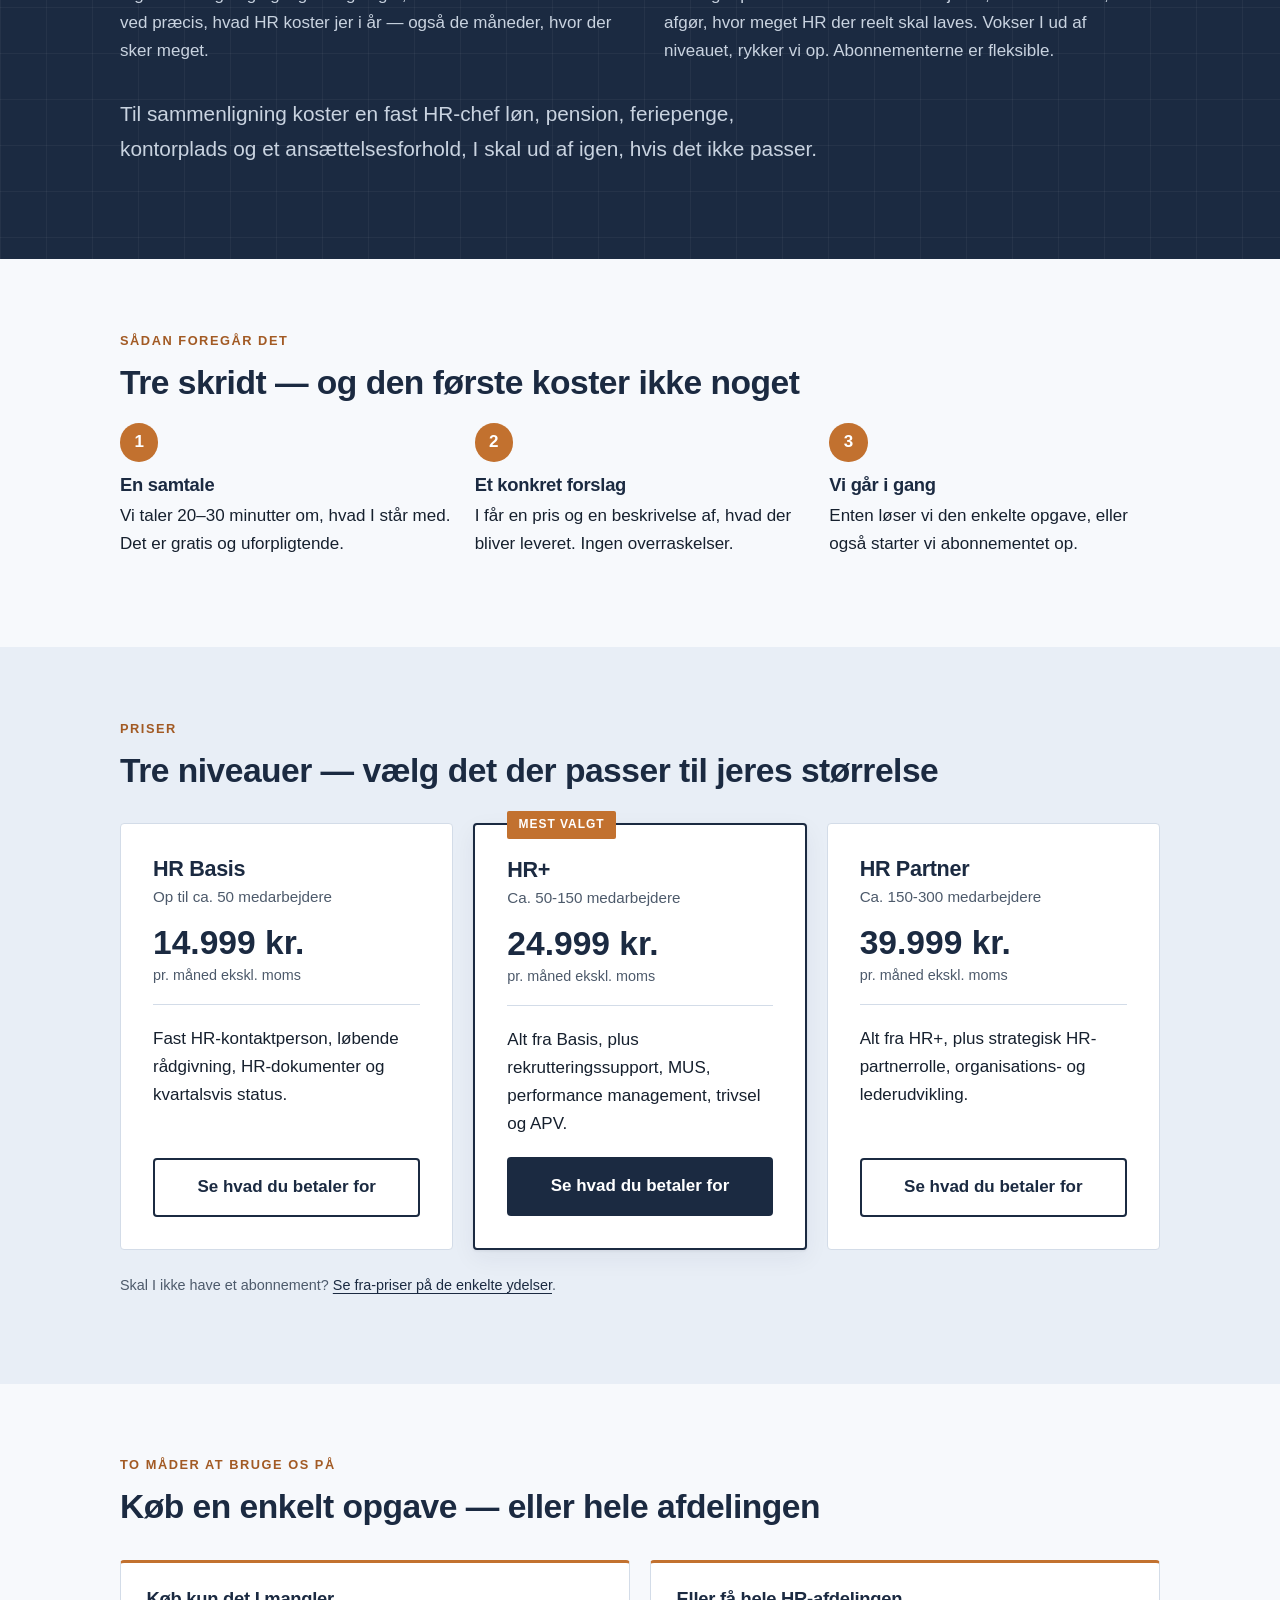
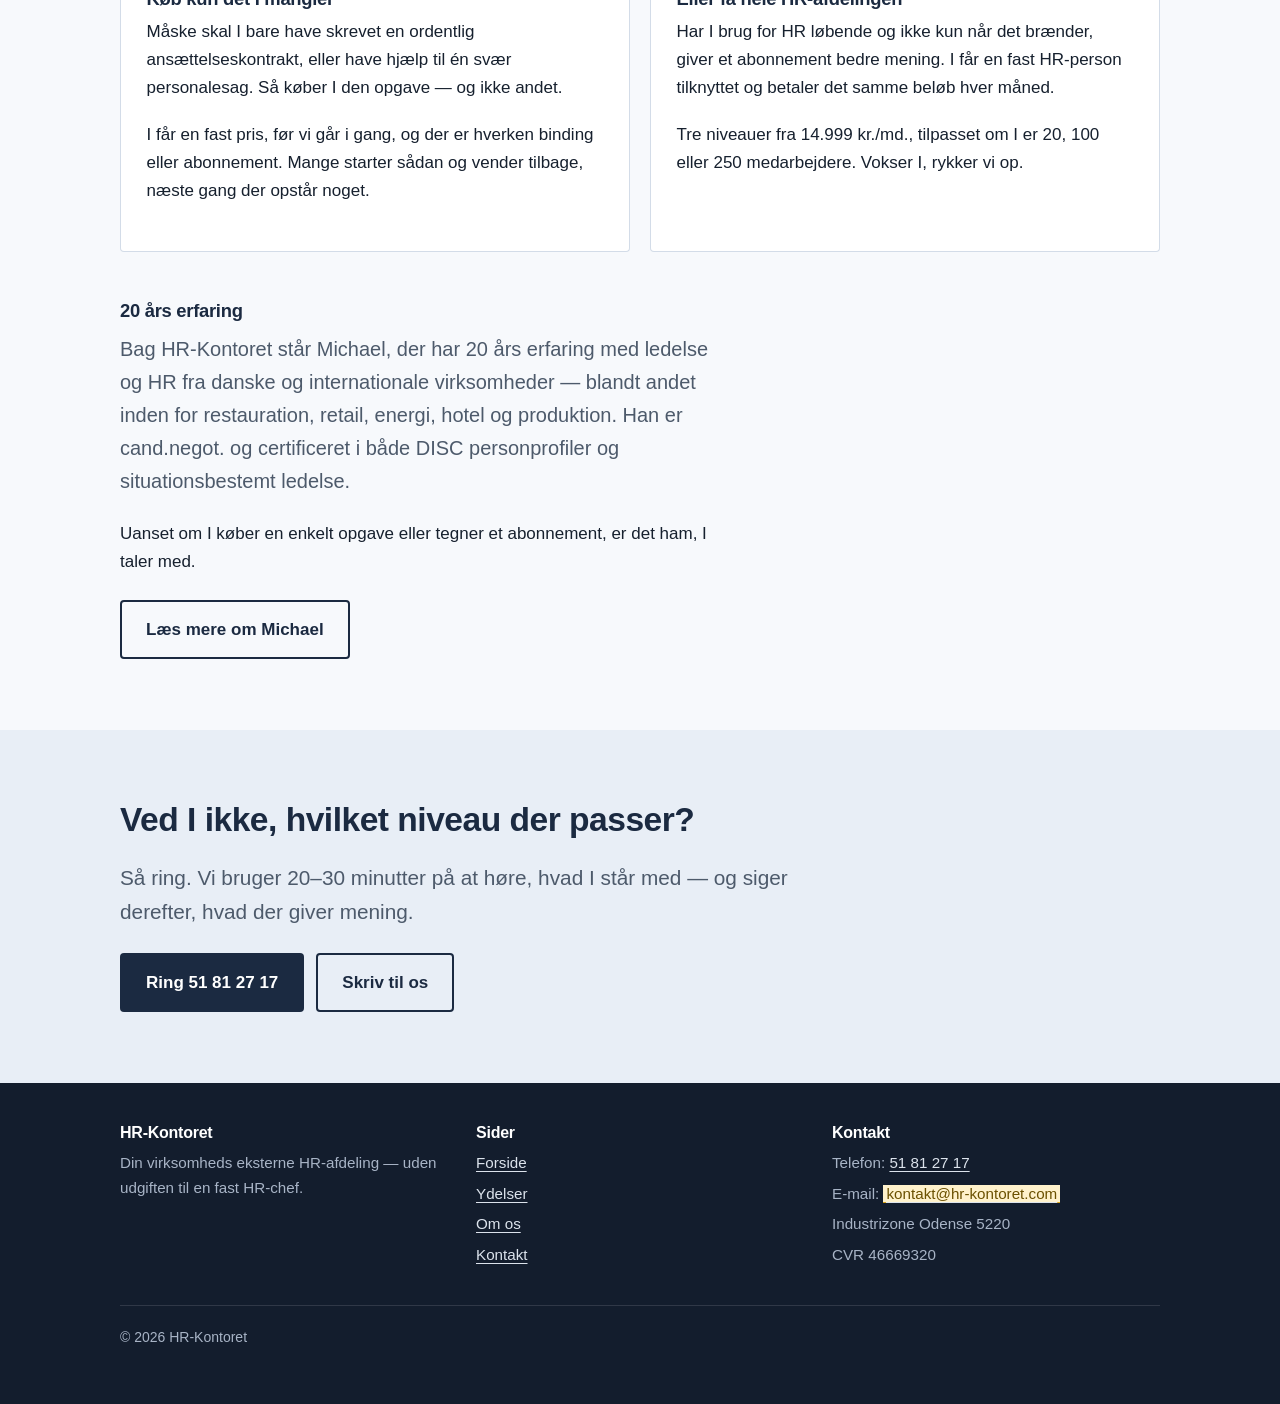
==== commit 666dde69: "s" ====
--- a/index.html
+++ b/index.html
@@ -34,6 +34,7 @@
   "slogan": "Din virksomheds eksterne HR-afdeling — uden udgiften til en fast HR-chef.",
   "url": "https://hr-kontoret.com/",
   "telephone": "+4551812717",
+  "identifier": { "@type": "PropertyValue", "name": "CVR", "value": "46669320" },
   "address": {
     "@type": "PostalAddress",
     "streetAddress": "Industrizone",
@@ -273,6 +274,7 @@
           <li>Telefon: <a href="tel:+4551812717">51 81 27 17</a></li>
           <li>E-mail: <a href="mailto:kontakt@hr-kontoret.com"><span class="ph">kontakt@hr-kontoret.com</span></a></li>
           <li>Industrizone Odense 5220</li>
+          <li>CVR 46669320</li>
         </ul>
       </div>
     </div>
--- a/assets/style.css
+++ b/assets/style.css
@@ -178,9 +178,10 @@
 .site-header .wrap {
   display: flex;
   align-items: center;
-  justify-content: space-between;
+  /* På mobil: menu og logo samlet i venstre side */
+  justify-content: flex-start;
   flex-wrap: wrap;
-  gap: .5rem;
+  gap: .75rem;
   min-height: 68px;
 }
 
@@ -222,11 +223,8 @@
   box-shadow: 0 5px 0 currentColor, 0 -5px 0 currentColor;
 }
 
-/* På de smalleste telefoner viger ordet "Menu" for ikonet,
-   så logoet har plads. Skærmlæsere læser stadig teksten. */
-@media (max-width: 419px) {
-  .nav-btn { font-size: 0; gap: 0; padding: .6rem .7rem; }
-}
+/* På mobil står burgermenuen yderst til højre, logoet til venstre */
+.nav-btn { margin-left: auto; }
 
 .site-nav {
   display: none;
@@ -256,34 +254,35 @@
 }
 .site-nav a[aria-current="page"] { color: var(--ochre-dark); }
 
-/* Ring-knap er synlig på ALLE skærme — telefonen er den primære konvertering */
-.header-cta {
-  display: inline-flex;
-  align-items: center;
-  background: var(--navy);
-  color: #fff;
-  padding: .55rem .9rem;
-  border-radius: var(--radius);
-  text-decoration: none;
-  font-weight: 700;
-  font-size: .95rem;
-  min-height: 44px;
-  margin-left: auto;
-  margin-right: .5rem;
-  order: 2;
-}
-.header-cta:hover { background: var(--ochre-dark); color: #fff; }
+/* Ring-knappen vises kun fra tablet og op. På mobil er headeren
+   ren menu + logo, og opkaldsknapperne ligger i selve indholdet. */
+.header-cta { display: none; }
 
 .hide-sm { display: none; }
 
 @media (min-width: 800px) {
+  .site-header .wrap { justify-content: space-between; gap: 1rem; }
   .nav-btn { display: none; }
   .site-nav { display: block; width: auto; padding: 0; }
   .site-nav ul { flex-direction: row; gap: 1.6rem; align-items: center; }
   .site-nav a { border: 0; padding: .25rem 0; }
   .site-nav a:hover { color: var(--ochre-dark); }
   .site-nav a[aria-current="page"] { border-bottom: 2px solid var(--ochre); }
-  .header-cta { order: 0; margin-left: 0; margin-right: 0; }
+
+  .header-cta {
+    display: inline-flex;
+    align-items: center;
+    background: var(--navy);
+    color: #fff;
+    padding: .55rem .9rem;
+    border-radius: var(--radius);
+    text-decoration: none;
+    font-weight: 700;
+    font-size: .95rem;
+    min-height: 44px;
+  }
+  .header-cta:hover { background: var(--ochre-dark); color: #fff; }
+
   .hide-sm { display: inline; }
 }
 
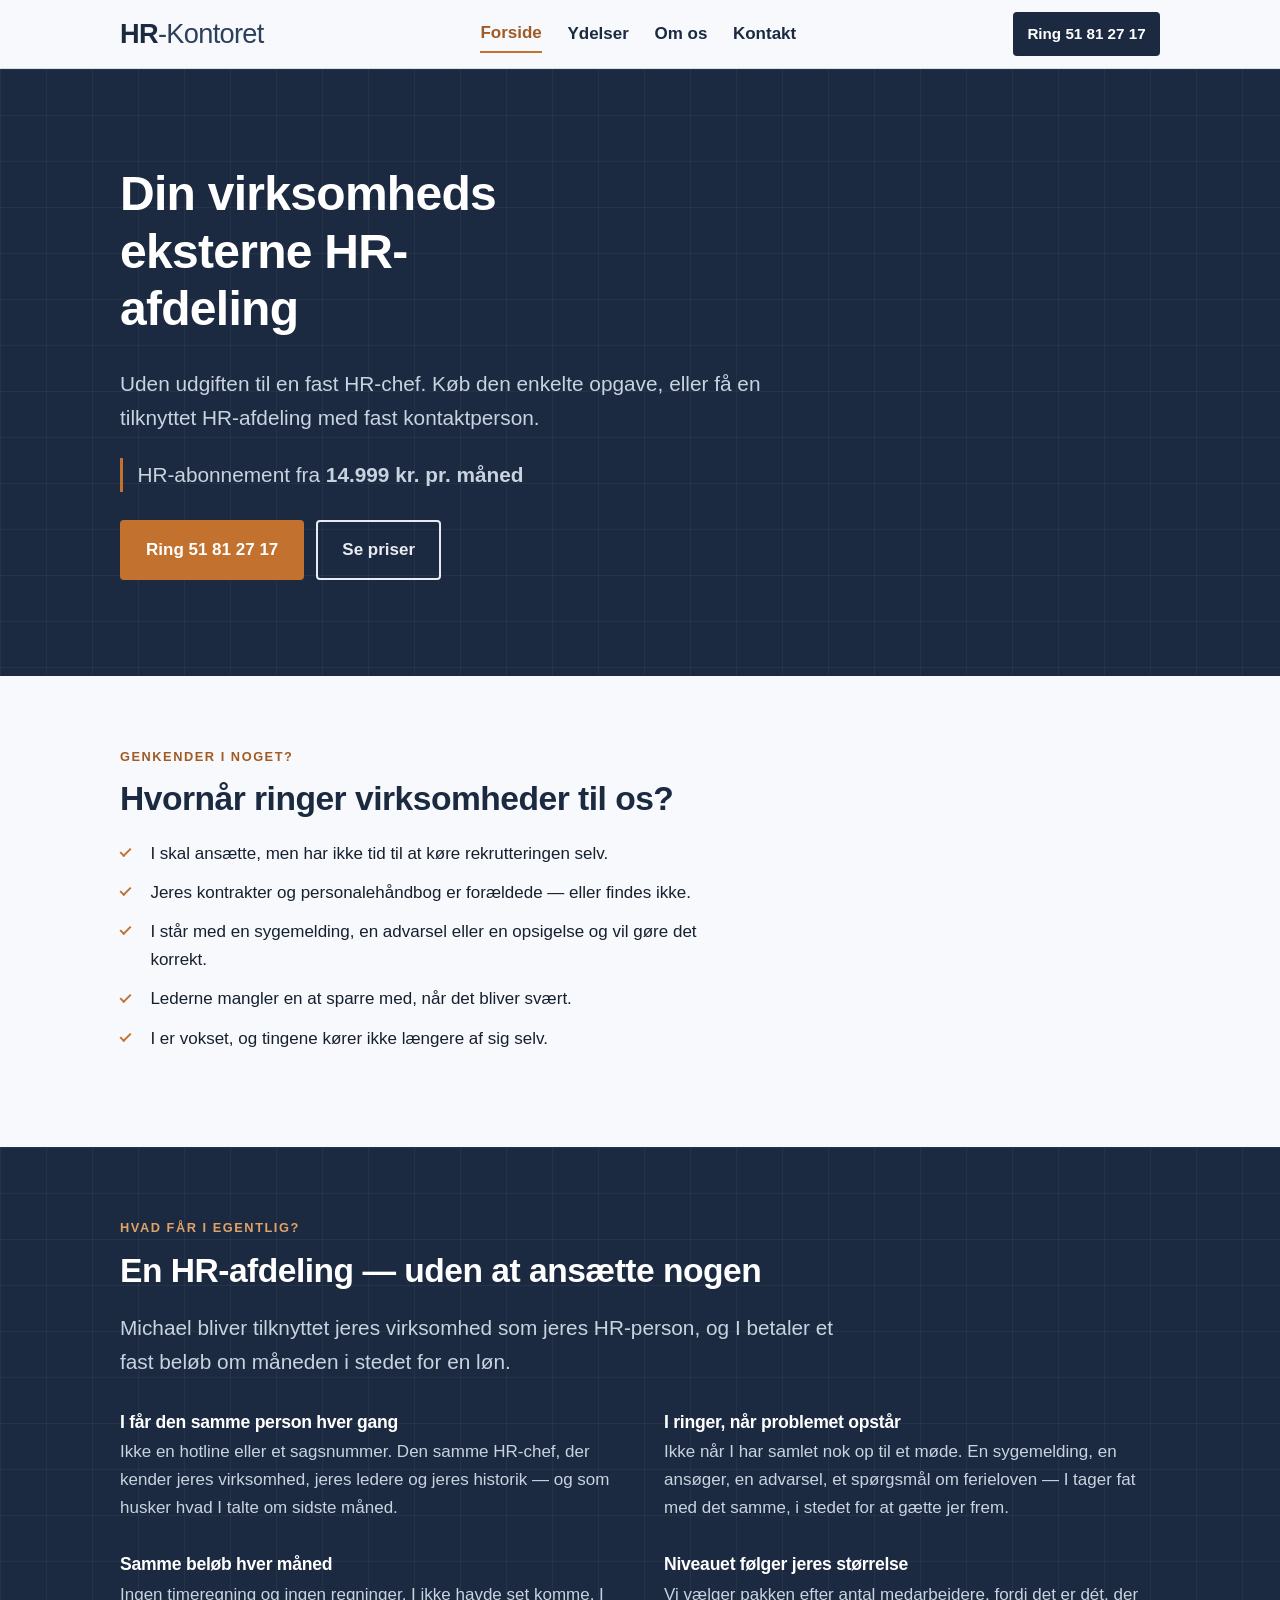
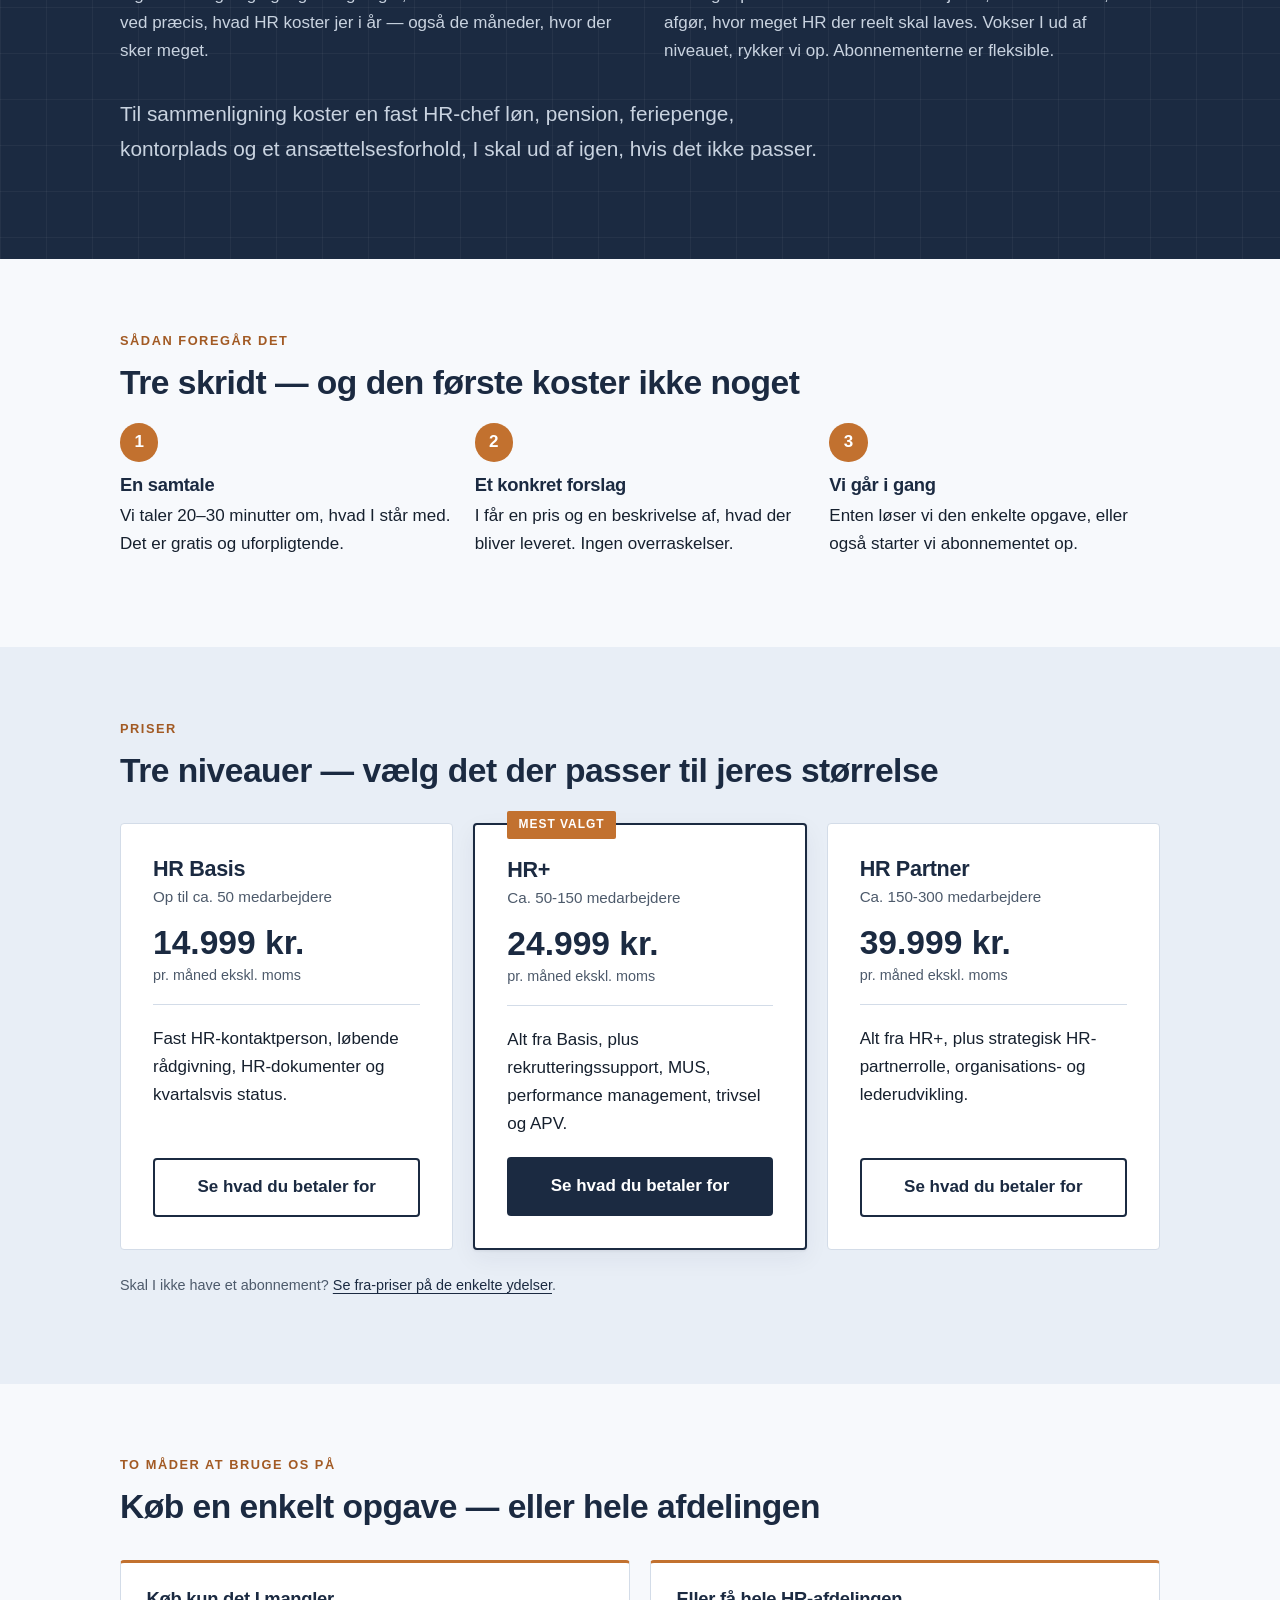
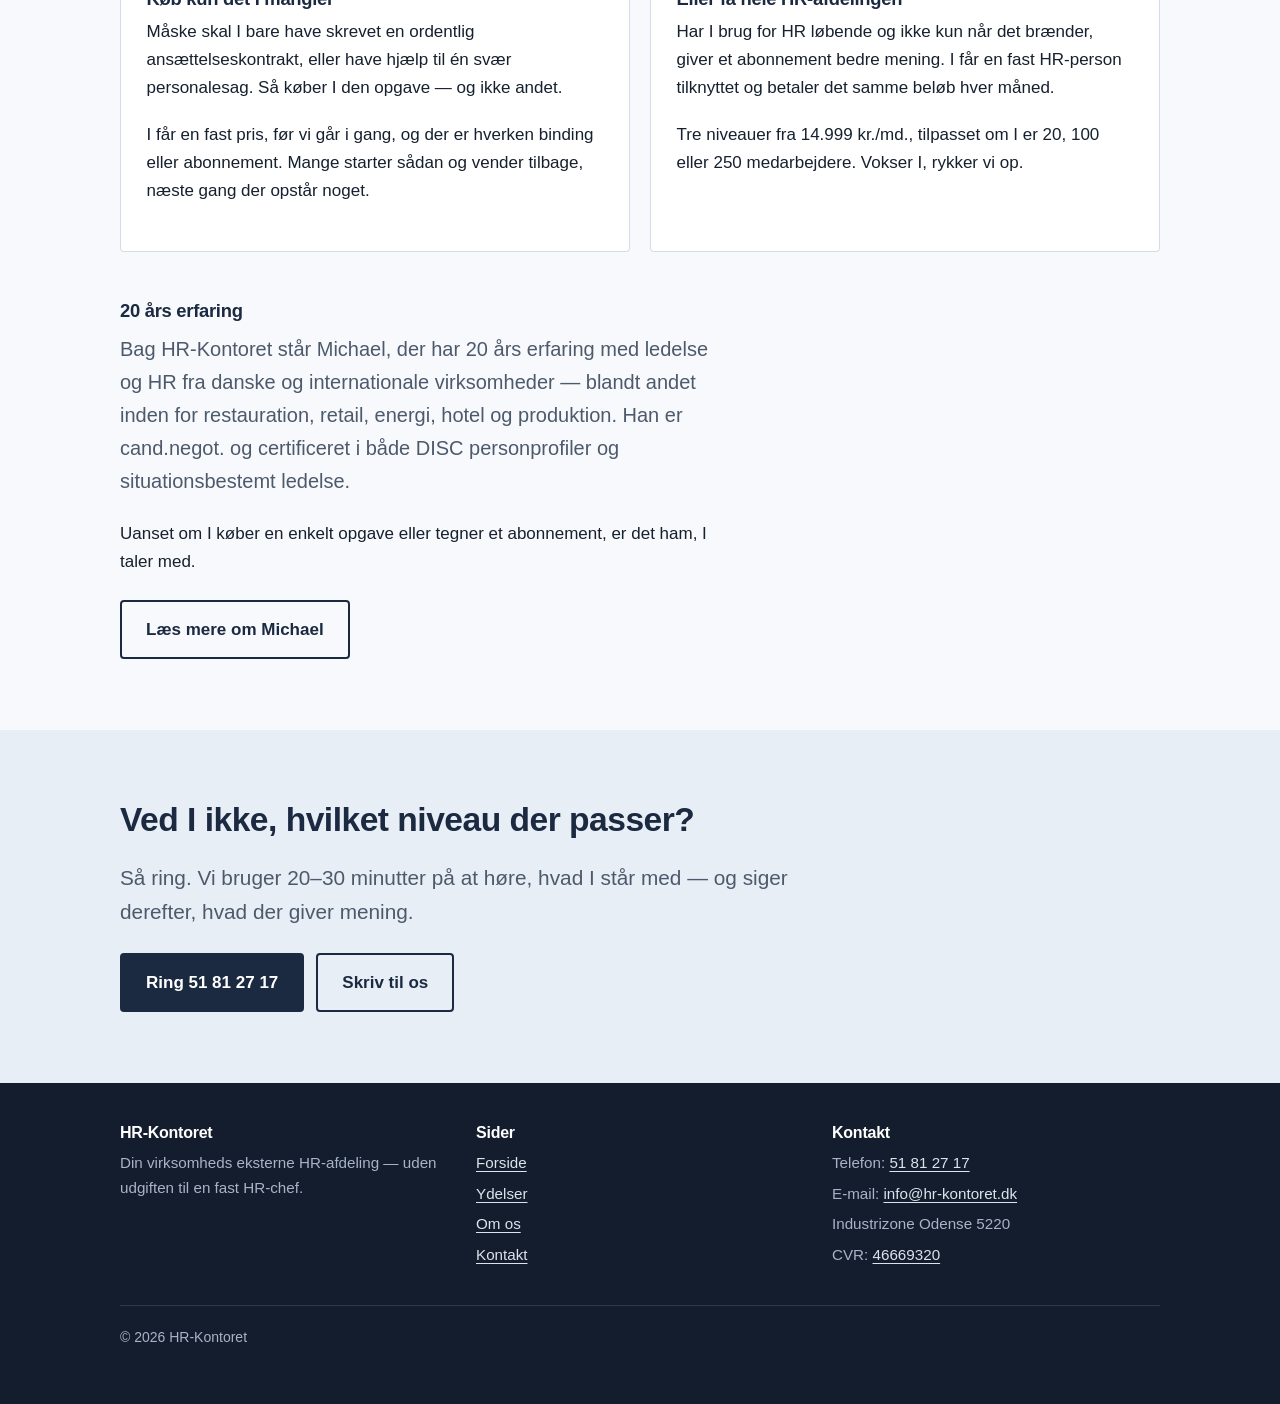
==== commit 7c7a54b7: "cvr" ====
--- a/index.html
+++ b/index.html
@@ -34,6 +34,7 @@
   "slogan": "Din virksomheds eksterne HR-afdeling — uden udgiften til en fast HR-chef.",
   "url": "https://hr-kontoret.com/",
   "telephone": "+4551812717",
+  "email": "info@hr-kontoret.dk",
   "identifier": { "@type": "PropertyValue", "name": "CVR", "value": "46669320" },
   "address": {
     "@type": "PostalAddress",
@@ -272,9 +273,9 @@
         <h3>Kontakt</h3>
         <ul>
           <li>Telefon: <a href="tel:+4551812717">51 81 27 17</a></li>
-          <li>E-mail: <a href="mailto:kontakt@hr-kontoret.com"><span class="ph">kontakt@hr-kontoret.com</span></a></li>
+          <li>E-mail: <a href="mailto:info@hr-kontoret.dk">info@hr-kontoret.dk</a></li>
           <li>Industrizone Odense 5220</li>
-          <li>CVR 46669320</li>
+          <li>CVR: <a href="https://datacvr.virk.dk/enhed/virksomhed/46669320" rel="noopener">46669320</a></li>
         </ul>
       </div>
     </div>
--- a/assets/style.css
+++ b/assets/style.css
@@ -591,7 +591,18 @@
 }
 /* Links skal være til at ramme med en tommelfinger */
 a.value { display: flex; align-items: center; min-height: 44px; }
-a.value:hover { color: var(--ochre-dark); }
+/* Diskret understregning, så det er tydeligt at man kan trykke */
+a.value {
+  text-decoration: underline;
+  text-decoration-color: var(--line);
+  text-decoration-thickness: 2px;
+  text-underline-offset: 5px;
+  transition: color .15s ease, text-decoration-color .15s ease;
+}
+a.value:hover {
+  color: var(--ochre-dark);
+  text-decoration-color: var(--ochre);
+}
 .info-block .value--tel { font-size: clamp(1.6rem, 4vw, 2.1rem); letter-spacing: -.02em; }
 .info-block p { margin: .35rem 0 0; color: var(--ink-soft); font-size: .95rem; }
 
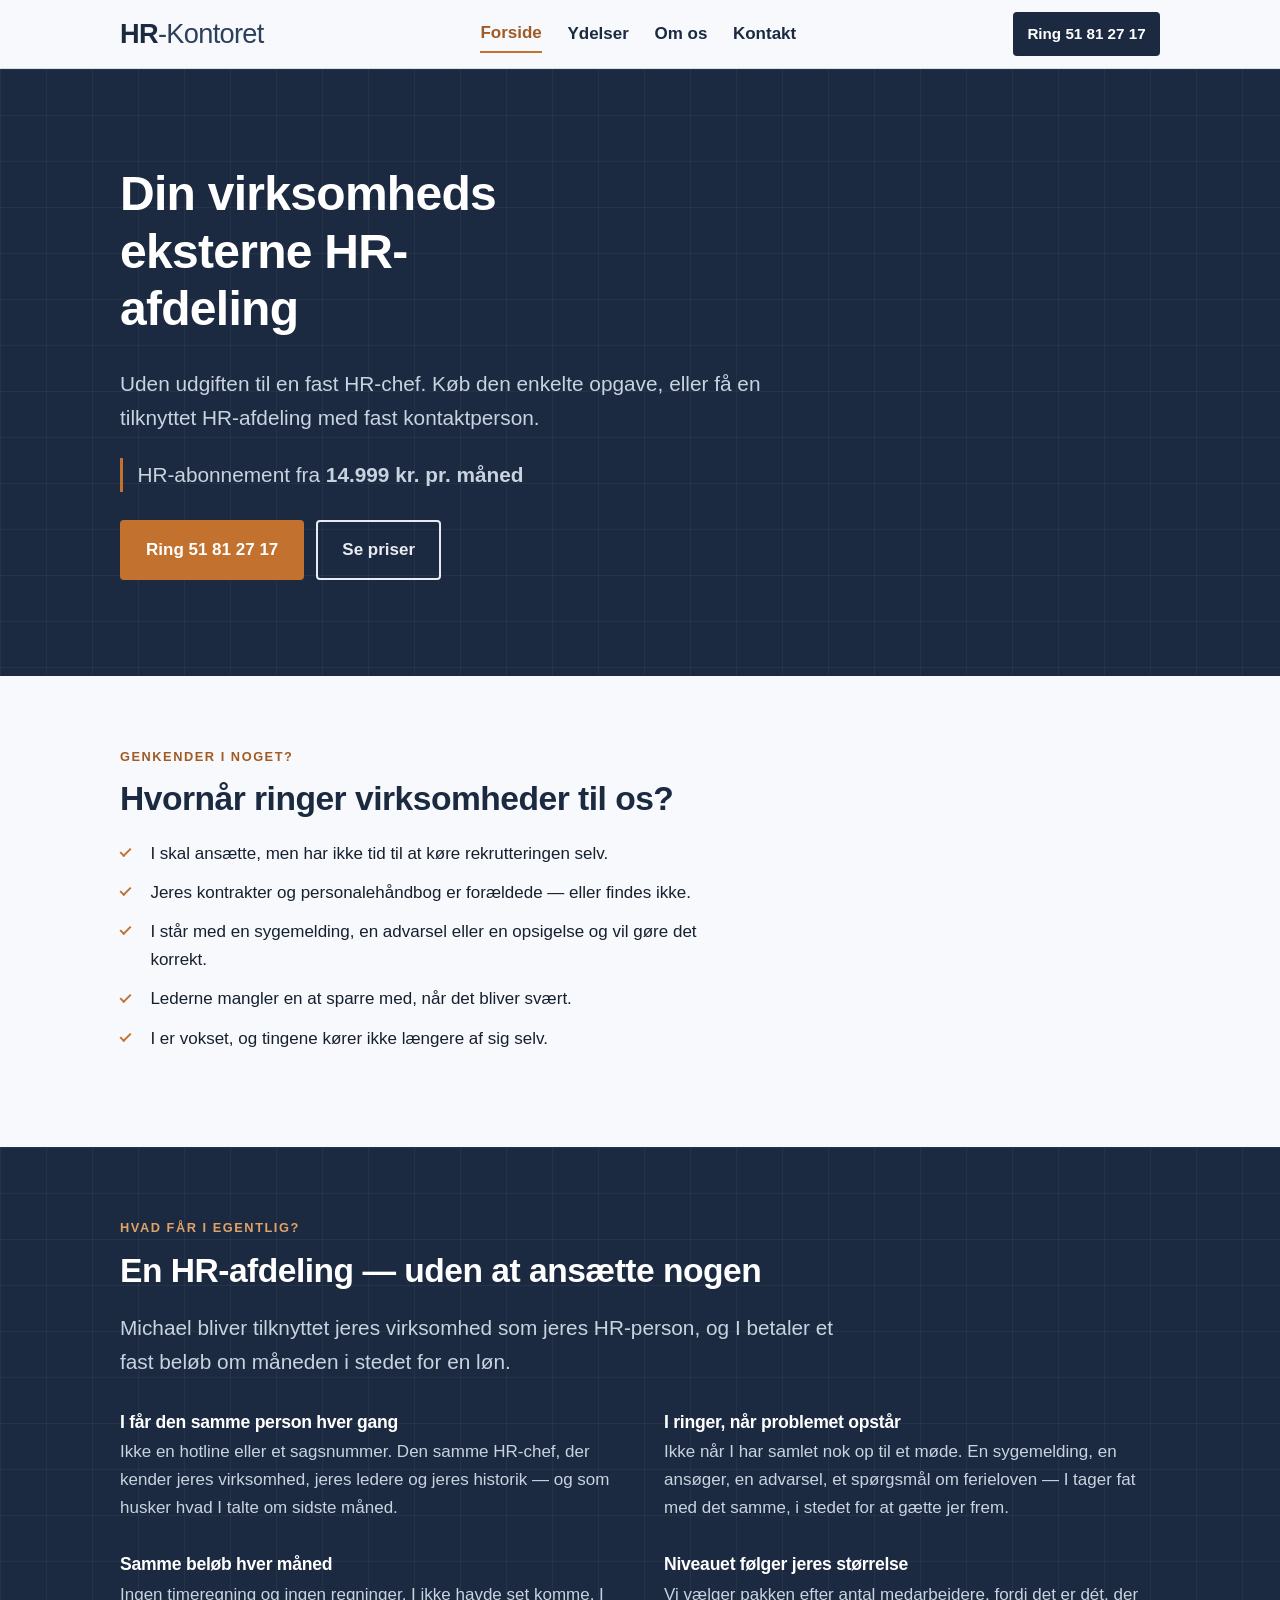
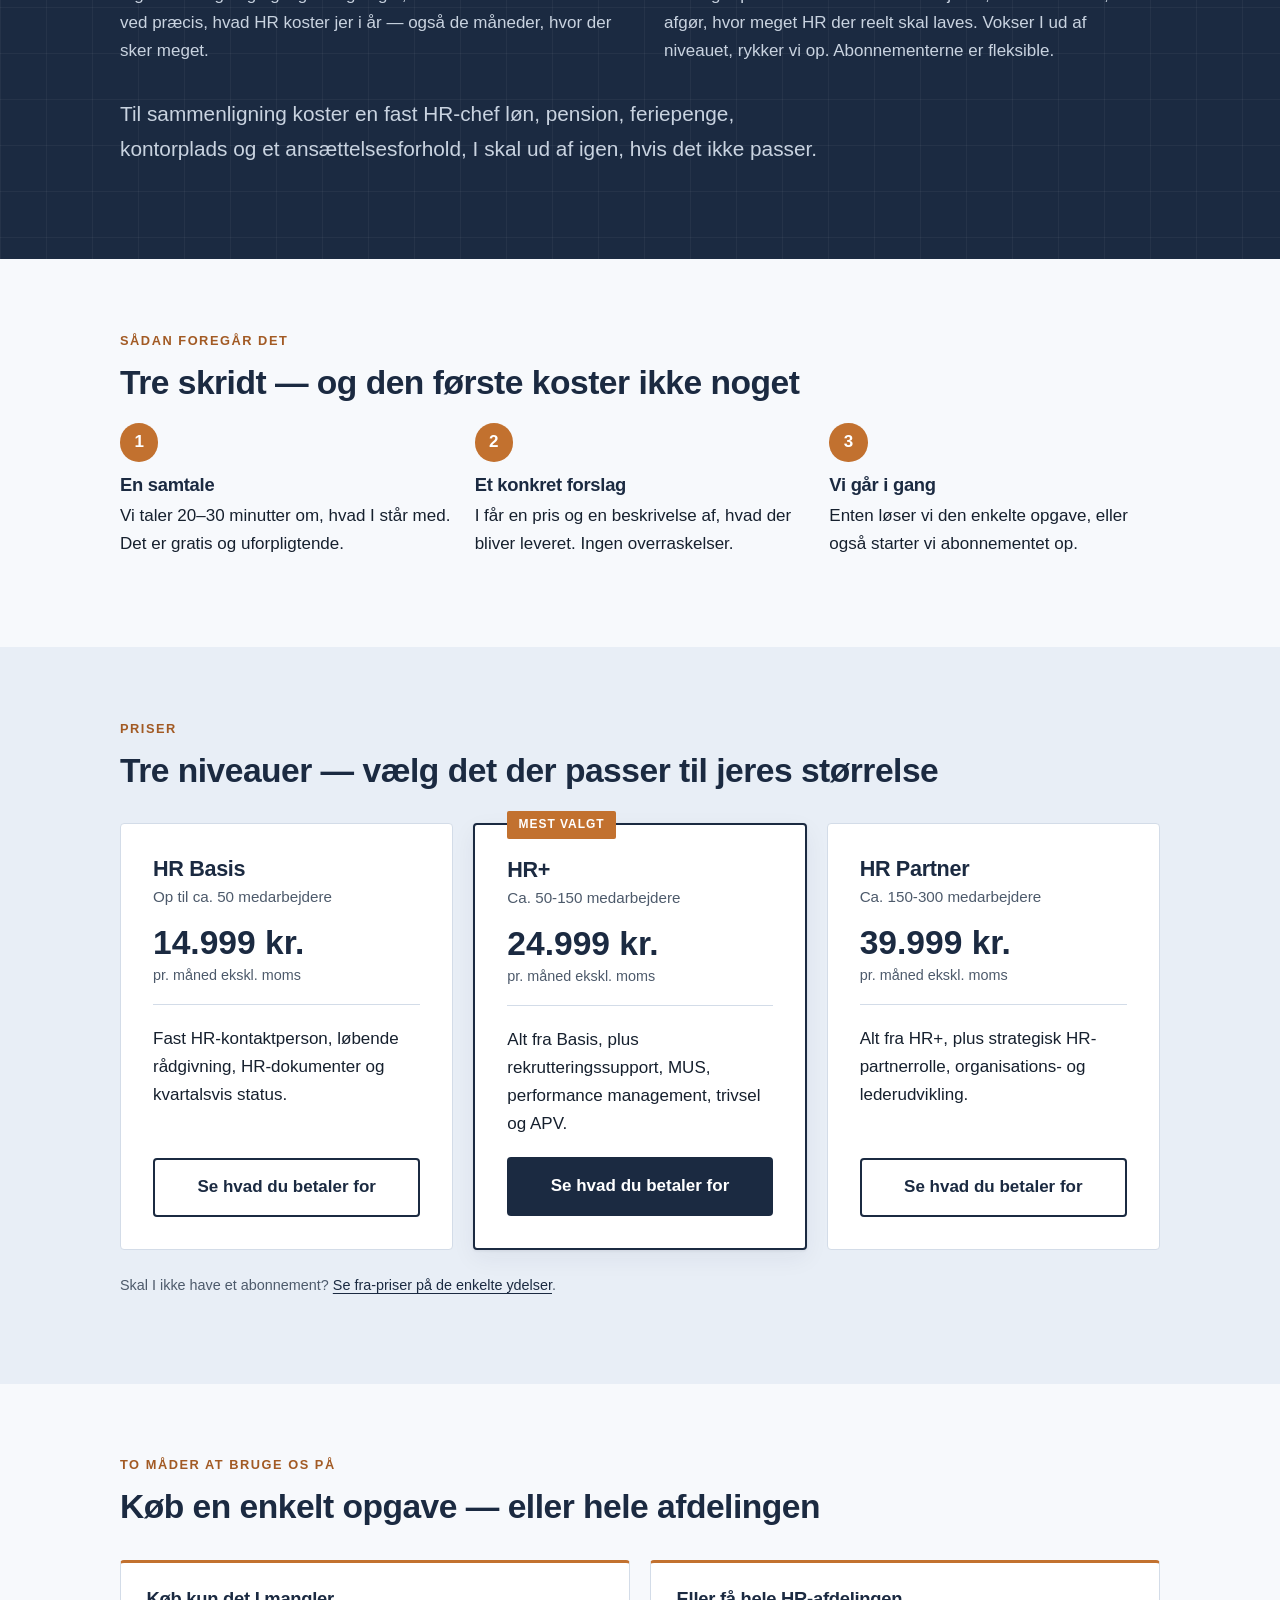
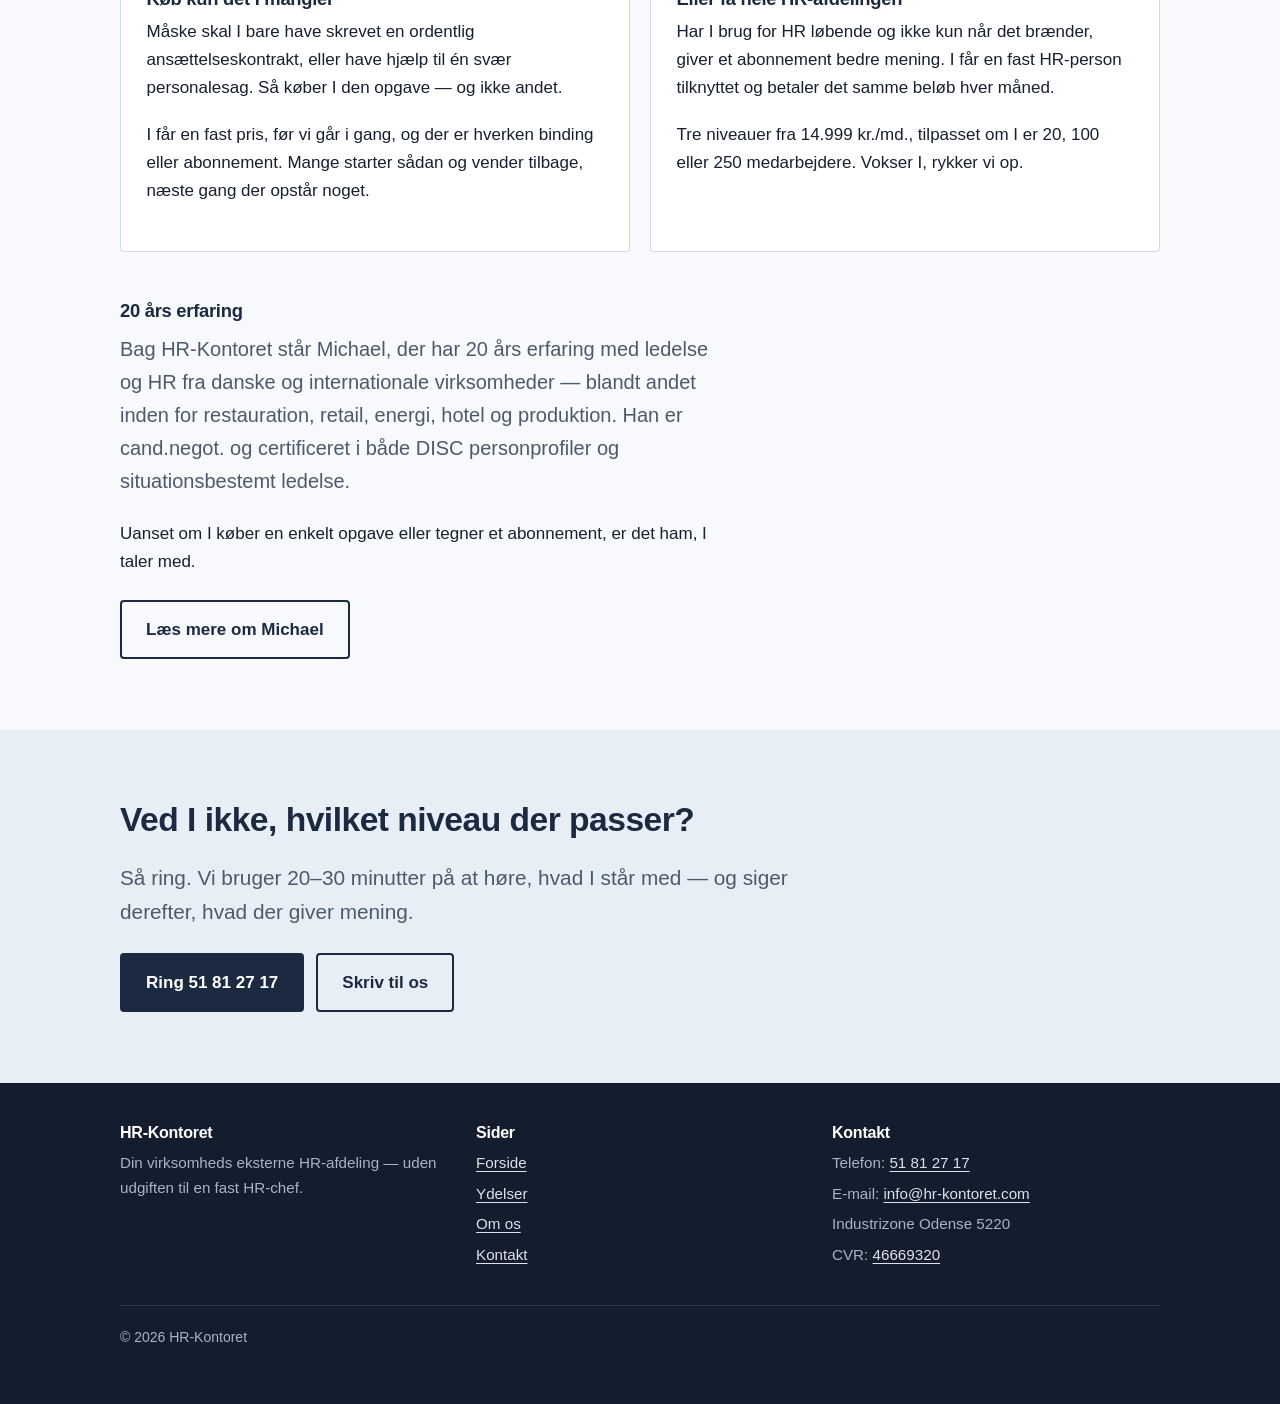
==== commit d3eefa57: "mail" ====
--- a/index.html
+++ b/index.html
@@ -34,7 +34,7 @@
   "slogan": "Din virksomheds eksterne HR-afdeling — uden udgiften til en fast HR-chef.",
   "url": "https://hr-kontoret.com/",
   "telephone": "+4551812717",
-  "email": "info@hr-kontoret.dk",
+  "email": "info@hr-kontoret.com",
   "identifier": { "@type": "PropertyValue", "name": "CVR", "value": "46669320" },
   "address": {
     "@type": "PostalAddress",
@@ -273,7 +273,7 @@
         <h3>Kontakt</h3>
         <ul>
           <li>Telefon: <a href="tel:+4551812717">51 81 27 17</a></li>
-          <li>E-mail: <a href="mailto:info@hr-kontoret.dk">info@hr-kontoret.dk</a></li>
+          <li>E-mail: <a href="mailto:info@hr-kontoret.com">info@hr-kontoret.com</a></li>
           <li>Industrizone Odense 5220</li>
           <li>CVR: <a href="https://datacvr.virk.dk/enhed/virksomhed/46669320" rel="noopener">46669320</a></li>
         </ul>
